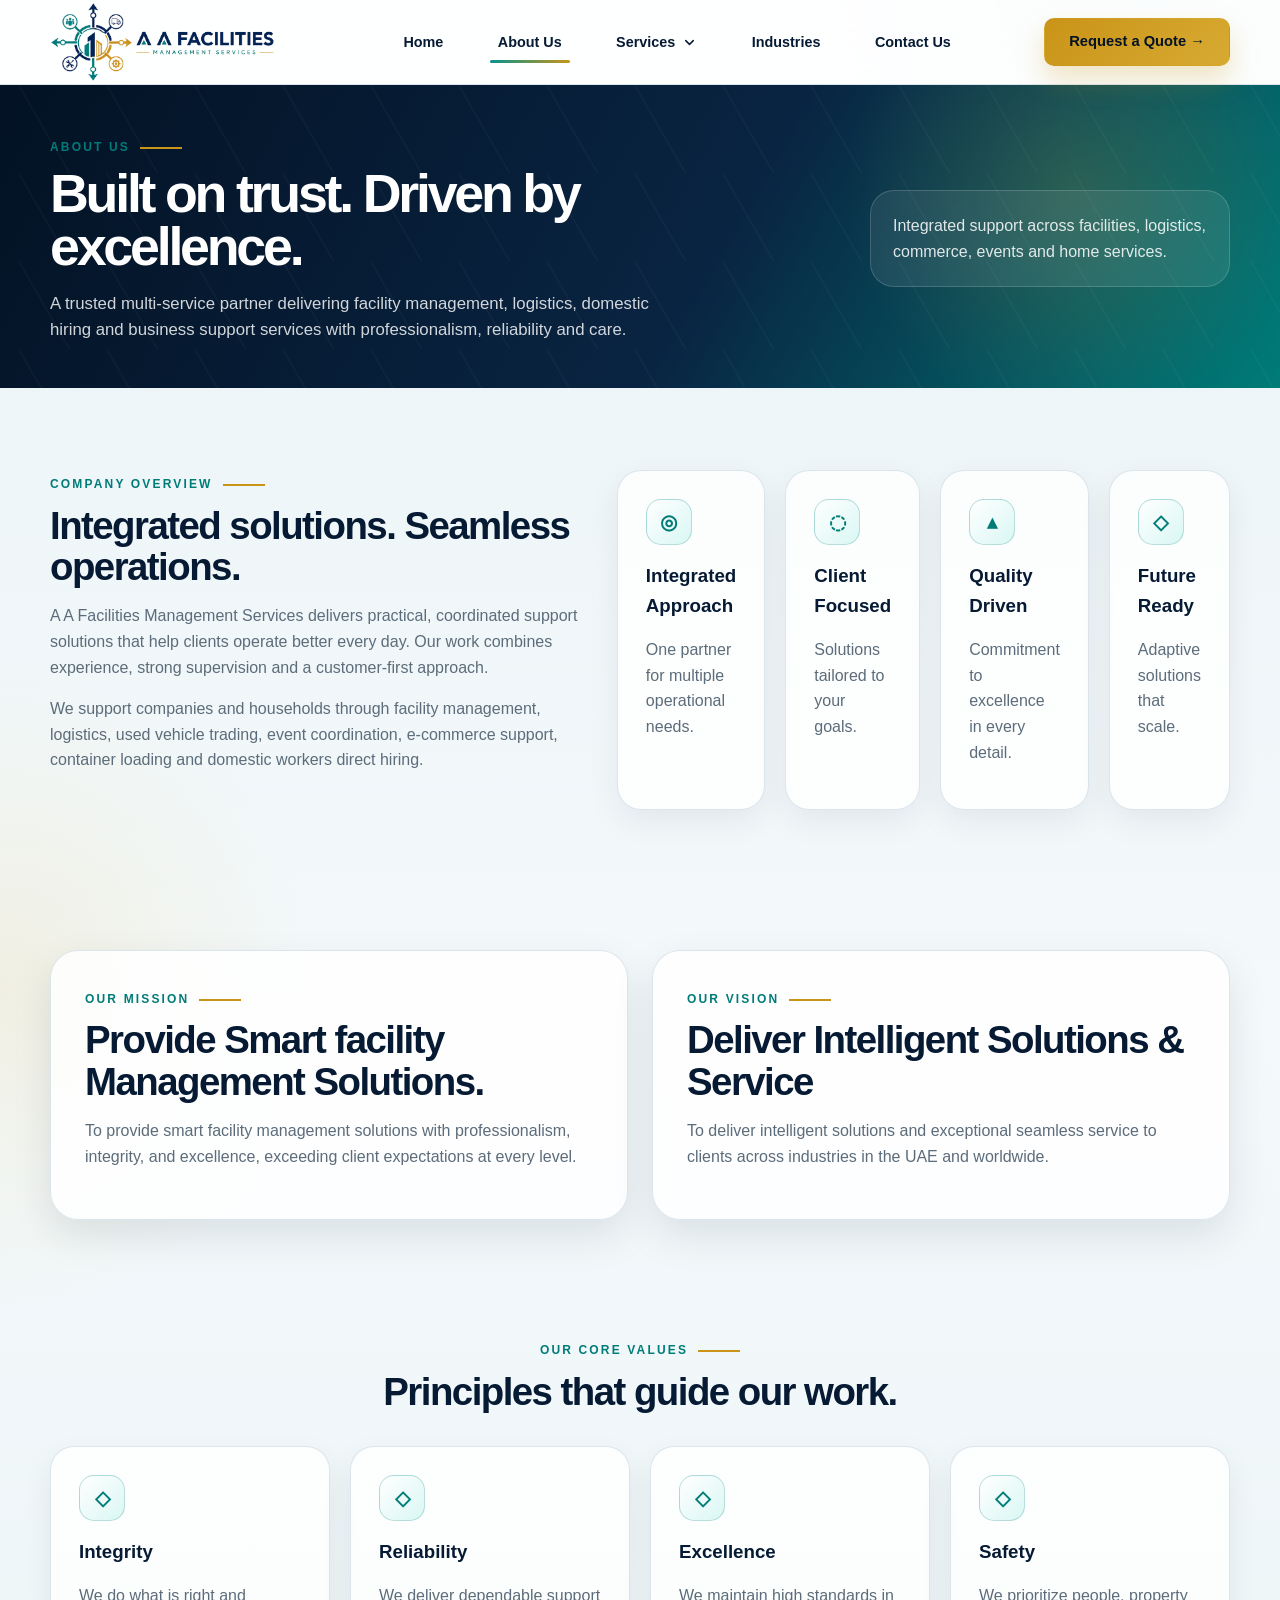
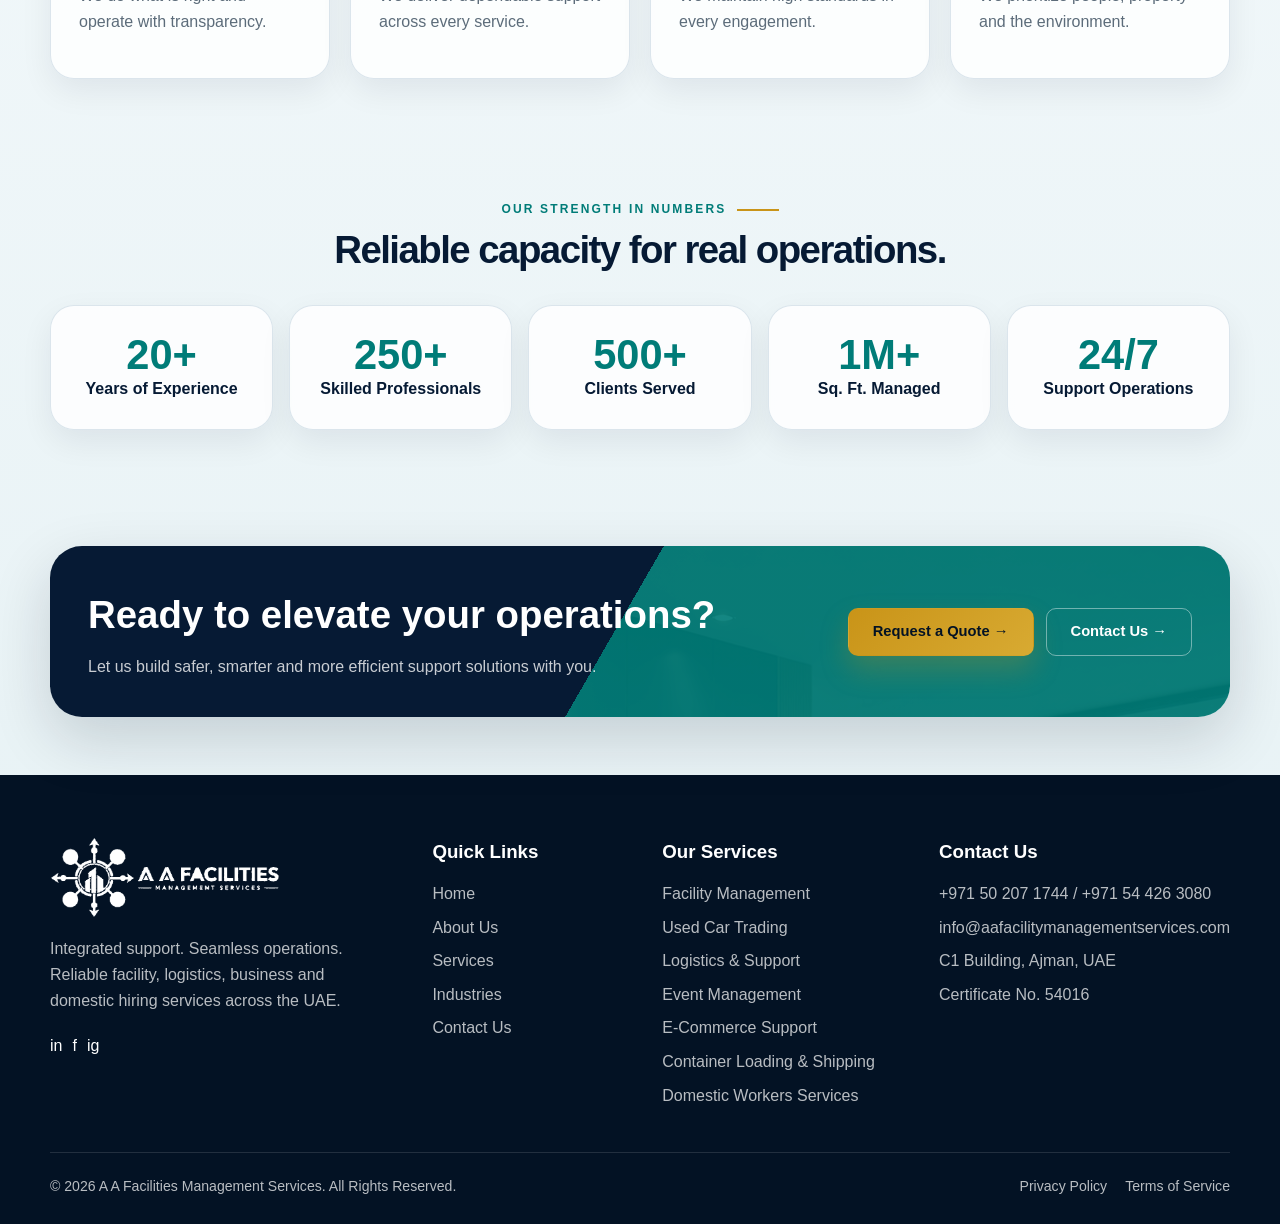
==== pages/about.html @ 6a4a786b "Add files via upload" ====
<!DOCTYPE html>
<html lang="en">
  <head>
    <meta charset="UTF-8">
    <meta name="viewport" content="width=device-width, initial-scale=1.0">
    <title>
      About A A Facilities Management Services | UAE &amp; Worldwide
    </title>
    <meta name="description" content="Learn about A A Facilities Management Services, our mission, values and integrated service model for clients in the UAE and worldwide.">
    <link rel="canonical" href="https://www.aafacilitymanagementservices.com/pages/about.html">
    <meta name="robots" content="index,follow,max-image-preview:large,max-snippet:-1,max-video-preview:-1">
    <meta name="theme-color" content="#0f766e">
    <meta property="og:locale" content="en_US">
    <meta property="og:type" content="website">
    <meta property="og:site_name" content="A A Facilities Management Services">
    <meta property="og:title" content="About A A Facilities Management Services | UAE &amp; Worldwide">
    <meta property="og:description" content="Learn about A A Facilities Management Services, our mission, values and integrated service model for clients in the UAE and worldwide.">
    <meta property="og:url" content="https://www.aafacilitymanagementservices.com/pages/about.html">
    <meta name="twitter:card" content="summary">
    <meta name="twitter:title" content="About A A Facilities Management Services | UAE &amp; Worldwide">
    <meta name="twitter:description" content="Learn about A A Facilities Management Services, our mission, values and integrated service model for clients in the UAE and worldwide.">
    <link rel="icon" href="../assets/favicon.svg" type="image/svg+xml">
    <link rel="stylesheet" href="../styles/main.css">
  </head>
  <body>
    <a class="skip-link" href="#main">
      Skip to content
    </a>
    <header class="site-header">
      <div class="container header-shell">
        <a class="brand" href="../index.html" aria-label="A A Facilities home">
          <img src="../assets/logo.svg" alt="A A Facilities Management Services logo">
        </a>
        <nav class="desktop-nav" aria-label="Primary navigation">
          <a class="nav-link " href="../index.html">
            Home
          </a>
          <a class="nav-link active" href="about.html">
            About Us
          </a>
          <div class="nav-dropdown">
            <button class="nav-dropdown-trigger " type="button">
              Services
              <span class="dropdown-icon" aria-hidden="true">
                <svg viewBox="0 0 20 20" focusable="false">
                  <path d="M5 7.5L10 12.5L15 7.5" fill="none" stroke="currentColor" stroke-width="2" stroke-linecap="round" stroke-linejoin="round" />
                </svg>
              </span>
            </button>
            <div class="dropdown-panel">
              <a href="facility-management.html">
                <span class="icon-box">
                  ▥
                </span>
                <span>
                  <strong>
                    Facility Management
                  </strong>
                  <small>
                    End-to-end facility operations, maintenance, cleaning, technical support and supervision.
                  </small>
                </span>
              </a>
              <a href="used-car-trading.html">
                <span class="icon-box">
                  ▰
                </span>
                <span>
                  <strong>
                    Used Car Trading
                  </strong>
                  <small>
                    Trusted sourcing, buying, selling, inspection and documentation support for used vehicles.
                  </small>
                </span>
              </a>
              <a href="logistics-support.html">
                <span class="icon-box">
                  ▣
                </span>
                <span>
                  <strong>
                    Logistics &amp; Support
                  </strong>
                  <small>
                    Reliable delivery coordination, cargo handling and operational movement support.
                  </small>
                </span>
              </a>
              <a href="event-management.html">
                <span class="icon-box">
                  ✦
                </span>
                <span>
                  <strong>
                    Event Management
                  </strong>
                  <small>
                    Professional planning, setup, logistics and coordination for corporate and private events.
                  </small>
                </span>
              </a>
              <a href="e-commerce-support.html">
                <span class="icon-box">
                  ◧
                </span>
                <span>
                  <strong>
                    E-Commerce Support
                  </strong>
                  <small>
                    Support for digital sales, order processing, fulfilment and customer operations.
                  </small>
                </span>
              </a>
              <a href="container-loading-shipping.html">
                <span class="icon-box">
                  ▤
                </span>
                <span>
                  <strong>
                    Container Loading &amp; Shipping
                  </strong>
                  <small>
                    Safe container loading, cargo handling and shipping coordination for trade operations.
                  </small>
                </span>
              </a>
              <a href="domestic-workers-services.html">
                <span class="icon-box">
                  ◉
                </span>
                <span>
                  <strong>
                    Domestic Workers Services
                  </strong>
                  <small>
                    Direct hiring support for trained domestic workers, housemaids and reliable home help.
                  </small>
                </span>
              </a>
            </div>
          </div>
          <a class="nav-link" href="services.html#industries">
            Industries
          </a>
          <a class="nav-link " href="contact.html">
            Contact Us
          </a>
        </nav>
        <div class="header-actions">
          <button class="btn btn-gold" type="button" data-open-quote>
            Request a Quote →
          </button>
          <button class="menu-toggle" type="button" aria-label="Open menu" aria-expanded="false" data-menu-toggle>
            <span>
            </span>
          </button>
        </div>
      </div>
    </header>
    <div class="mobile-menu" data-mobile-menu>
      <div class="mobile-menu-inner">
        <a href="../index.html">
          Home
          <span>
            →
          </span>
        </a>
        <a href="about.html">
          About Us
          <span>
            →
          </span>
        </a>
        <button class="mobile-service-toggle" type="button" aria-expanded="false" data-mobile-services-toggle>
          Services
          <span>
            +
          </span>
        </button>
        <div class="mobile-submenu" data-mobile-submenu>
          <a href="facility-management.html">
            Facility Management
          </a>
          <a href="used-car-trading.html">
            Used Car Trading
          </a>
          <a href="logistics-support.html">
            Logistics &amp; Support
          </a>
          <a href="event-management.html">
            Event Management
          </a>
          <a href="e-commerce-support.html">
            E-Commerce Support
          </a>
          <a href="container-loading-shipping.html">
            Container Loading &amp; Shipping
          </a>
          <a href="domestic-workers-services.html">
            Domestic Workers Services
          </a>
        </div>
        <a href="services.html#industries">
          Industries
          <span>
            →
          </span>
        </a>
        <a href="contact.html">
          Contact Us
          <span>
            →
          </span>
        </a>
        <button class="btn btn-gold mobile-cta" type="button" data-open-quote>
          Request a Quote →
        </button>
      </div>
    </div>
    <main id="main">
      <section class="page-banner">
        <div class="container">
          <div data-animate>
            <span class="eyebrow">
              About Us
            </span>
            <h1>
              Built on trust. Driven by excellence.
            </h1>
            <p>
              A trusted multi-service partner delivering facility management, logistics, domestic hiring and business support services with professionalism, reliability and care.
            </p>
          </div>
          <div class="banner-chip" data-animate>
            Integrated support across facilities, logistics, commerce, events and home services.
          </div>
        </div>
      </section>
      <section class="page-section">
        <div class="container two-column">
          <div data-animate>
            <span class="eyebrow">
              Company overview
            </span>
            <h2>
              Integrated solutions. Seamless operations.
            </h2>
            <p>
              A A Facilities Management Services delivers practical, coordinated support solutions that help clients operate better every day. Our work combines experience, strong supervision and a customer-first approach.
            </p>
            <p>
              We support companies and households through facility management, logistics, used vehicle trading, event coordination, e-commerce support, container loading and domestic workers direct hiring.
            </p>
          </div>
          <div class="feature-grid">
            <div class="feature-card" data-animate>
              <span class="icon-box">
                ◎
              </span>
              <h3>
                Integrated Approach
              </h3>
              <p>
                One partner for multiple operational needs.
              </p>
            </div>
            <div class="feature-card" data-animate>
              <span class="icon-box">
                ◌
              </span>
              <h3>
                Client Focused
              </h3>
              <p>
                Solutions tailored to your goals.
              </p>
            </div>
            <div class="feature-card" data-animate>
              <span class="icon-box">
                ▴
              </span>
              <h3>
                Quality Driven
              </h3>
              <p>
                Commitment to excellence in every detail.
              </p>
            </div>
            <div class="feature-card" data-animate>
              <span class="icon-box">
                ◇
              </span>
              <h3>
                Future Ready
              </h3>
              <p>
                Adaptive solutions that scale.
              </p>
            </div>
          </div>
        </div>
      </section>
      <section class="page-section compact">
        <div class="container mission-grid">
          <div class="mission-card" data-animate>
            <span class="eyebrow">
              Our Mission
            </span>
            <h2>
              Provide Smart facility Management Solutions.
            </h2>
            <p>
              To provide smart facility management solutions with professionalism, integrity, and excellence, exceeding client expectations at every level.
            </p>
          </div>
          <div class="mission-card" data-animate>
            <span class="eyebrow">
              Our Vision
            </span>
            <h2>
              Deliver Intelligent Solutions & Service
            </h2>
            <p>
              To deliver intelligent solutions and exceptional seamless service to clients across industries in the UAE and worldwide.
            </p>
          </div>
        </div>
      </section>
      <section class="page-section compact">
        <div class="container">
          <div class="section-intro centered" data-animate>
            <span class="eyebrow">
              Our core values
            </span>
            <h2>
              Principles that guide our work.
            </h2>
          </div>
          <div class="values-grid">
            <div class="value-card" data-animate>
              <span class="icon-box">
                ◇
              </span>
              <h3>
                Integrity
              </h3>
              <p>
                We do what is right and operate with transparency.
              </p>
            </div>
            <div class="value-card" data-animate>
              <span class="icon-box">
                ◇
              </span>
              <h3>
                Reliability
              </h3>
              <p>
                We deliver dependable support across every service.
              </p>
            </div>
            <div class="value-card" data-animate>
              <span class="icon-box">
                ◇
              </span>
              <h3>
                Excellence
              </h3>
              <p>
                We maintain high standards in every engagement.
              </p>
            </div>
            <div class="value-card" data-animate>
              <span class="icon-box">
                ◇
              </span>
              <h3>
                Safety
              </h3>
              <p>
                We prioritize people, property and the environment.
              </p>
            </div>
          </div>
        </div>
      </section>
      <section class="page-section compact">
        <div class="container">
          <div class="section-intro centered" data-animate>
            <span class="eyebrow">
              Our strength in numbers
            </span>
            <h2>
              Reliable capacity for real operations.
            </h2>
          </div>
          <div class="stats-grid">
            <div class="stat-card" data-animate>
              <strong>
                20+
              </strong>
              <span>
                Years of Experience
              </span>
            </div>
            <div class="stat-card" data-animate>
              <strong>
                250+
              </strong>
              <span>
                Skilled Professionals
              </span>
            </div>
            <div class="stat-card" data-animate>
              <strong>
                500+
              </strong>
              <span>
                Clients Served
              </span>
            </div>
            <div class="stat-card" data-animate>
              <strong>
                1M+
              </strong>
              <span>
                Sq. Ft. Managed
              </span>
            </div>
            <div class="stat-card" data-animate>
              <strong>
                24/7
              </strong>
              <span>
                Support Operations
              </span>
            </div>
          </div>
        </div>
      </section>
      <section class="section compact">
        <div class="container cta-band" data-animate>
          <div class="cta-inner">
            <div>
              <h2>
                Ready to elevate your operations?
              </h2>
              <p>
                Let us build safer, smarter and more efficient support solutions with you.
              </p>
            </div>
            <div class="hero-actions">
              <button class="btn btn-gold" type="button" data-open-quote>
                Request a Quote →
              </button>
              <a class="btn btn-outline light" href="contact.html">
                Contact Us →
              </a>
            </div>
          </div>
        </div>
      </section>
    </main>
    <footer class="site-footer">
      <div class="container footer-grid">
        <div class="footer-brand">
          <img src="../assets/logo.svg" alt="A A Facilities logo">
          <p>
            Integrated support. Seamless operations. Reliable facility, logistics, business and domestic hiring services across the UAE.
          </p>
          <div class="socials" aria-label="Social media links">
            <span aria-label="LinkedIn">
              in
            </span>
            <span aria-label="Facebook">
              f
            </span>
            <span aria-label="Instagram">
              ig
            </span>
          </div>
        </div>
        <div class="footer-column">
          <h3>
            Quick Links
          </h3>
          <ul>
            <li>
              <a href="../index.html">
                Home
              </a>
            </li>
            <li>
              <a href="about.html">
                About Us
              </a>
            </li>
            <li>
              <a href="services.html">
                Services
              </a>
            </li>
            <li>
              <a href="services.html#industries">
                Industries
              </a>
            </li>
            <li>
              <a href="contact.html">
                Contact Us
              </a>
            </li>
          </ul>
        </div>
        <div class="footer-column">
          <h3>
            Our Services
          </h3>
          <ul>
            <li>
              <a href="facility-management.html">
                Facility Management
              </a>
            </li>
            <li>
              <a href="used-car-trading.html">
                Used Car Trading
              </a>
            </li>
            <li>
              <a href="logistics-support.html">
                Logistics &amp; Support
              </a>
            </li>
            <li>
              <a href="event-management.html">
                Event Management
              </a>
            </li>
            <li>
              <a href="e-commerce-support.html">
                E-Commerce Support
              </a>
            </li>
            <li>
              <a href="container-loading-shipping.html">
                Container Loading &amp; Shipping
              </a>
            </li>
            <li>
              <a href="domestic-workers-services.html">
                Domestic Workers Services
              </a>
            </li>
          </ul>
        </div>
        <div class="footer-column">
          <h3>
            Contact Us
          </h3>
          <ul>
            <li>
              +971 50 207 1744 / +971 54 426 3080
            </li>
            <li>
              info@aafacilitymanagementservices.com
            </li>
            <li>
              C1 Building, Ajman, UAE
            </li>
            <li>
              Certificate No. 54016
            </li>
          </ul>
        </div>
      </div>
      <div class="container footer-bottom">
        <span>
          © 2026 A A Facilities Management Services. All Rights Reserved.
        </span>
        <div class="footer-bottom-links">
          <a href="privacy-policy.html">
            Privacy Policy
          </a>
          <a href="terms-of-service.html">
            Terms of Service
          </a>
        </div>
      </div>
    </footer>
    <div class="modal-backdrop" data-quote-modal>
      <div class="quote-modal" role="dialog" aria-modal="true" aria-labelledby="quote-modal-title">
        <div class="modal-head">
          <div>
            <h2 id="quote-modal-title">
              Request a Quote
            </h2>
            <p>
              Tell us your requirement and our team will get back to you shortly.
            </p>
          </div>
          <button class="close-modal" type="button" aria-label="Close modal" data-close-modal>
            ×
          </button>
        </div>
        <form class="quote-form" data-quote-form action="/api/quote" method="POST">
          <div class="form-grid">
            <div class="form-field">
              <label for="quote-name">
                Full Name
              </label>
              <input name="quote-name" id="quote-name" type="text" placeholder="Enter your name" required>
            </div>
            <div class="form-field">
              <label for="quote-email">
                Email Address
              </label>
              <input name="quote-email" id="quote-email" type="email" placeholder="Enter your email" required>
            </div>
            <div class="form-field">
              <label for="quote-phone">
                Phone Number
              </label>
              <input name="quote-phone" id="quote-phone" type="tel" placeholder="Enter your phone number">
            </div>
            <div class="form-field">
              <label for="quote-service">
                Service Needed
              </label>
              <select name="quote-service" id="quote-service" required>
                <option value="">
                  Select a service
                </option>
                <option>
                  Facility Management
                </option>
                <option>
                  Used Car Trading
                </option>
                <option>
                  Logistics &amp; Support
                </option>
                <option>
                  Event Management
                </option>
                <option>
                  E-Commerce Support
                </option>
                <option>
                  Container Loading &amp; Shipping
                </option>
                <option>
                  Domestic Workers Services
                </option>
              </select>
            </div>
            <div class="form-field full">
              <label for="quote-details">
                Project Details
              </label>
              <textarea name="quote-details" id="quote-details" placeholder="Briefly describe your requirement...">


              </textarea>
            </div>
          </div>
          <div class="hero-actions">
            <button class="btn btn-gold" type="submit">
              Submit Request →
            </button>
            <button class="btn btn-outline" type="button" data-close-modal>
              Cancel
            </button>
          </div>
        </form>
        <div class="success-message" data-success-message>
          <div class="success-check">
            ✓
          </div>
          <h2>
            Request Submitted Successfully!
          </h2>
          <p>
            Thank you for reaching out. Our team will contact you shortly.
          </p>
          <button class="btn btn-primary" type="button" data-close-modal>
            Close →
          </button>
        </div>
      </div>
    </div>
    <script src="../script/main.js">


    </script>
  </body>
</html>
---- styles/main.css ----
:root {
  --navy-950: #031224;
  --navy-900: #061a34;
  --navy-850: #092442;
  --navy-800: #0f3158;
  --teal-700: #007c78;
  --teal-600: #07938d;
  --teal-500: #0fb2a7;
  --teal-soft: #d9f7f4;
  --gold-700: #a97a09;
  --gold-600: #c99418;
  --gold-500: #d8aa32;
  --gold-soft: #fff2ca;
  --blue-soft: #e5f1ff;
  --orange-soft: #fff0df;
  --green-soft: #e3f7e8;
  --purple-soft: #efeaff;
  --ink: #102033;
  --muted: #5c6c7a;
  --line: #d7e3ea;
  --panel: #eef6f8;
  --panel-strong: #e4f1f4;
  --white: #ffffff;
  --shadow-soft: 0 22px 60px rgba(3, 18, 36, 0.16);
  --shadow-card: 0 16px 40px rgba(3, 18, 36, 0.10);
  --radius-xl: 34px;
  --radius-lg: 24px;
  --radius-md: 16px;
  --radius-sm: 10px;
  --container: 1180px;
  --header-height: 84px;
}

* {
  box-sizing: border-box;
}

html {
  scroll-behavior: smooth;
}

body {
  margin: 0;
  color: var(--ink);
  background:
    radial-gradient(circle at 90% 0%, rgba(7, 147, 141, 0.20), transparent 380px),
    radial-gradient(circle at 0% 35%, rgba(216, 170, 50, 0.12), transparent 320px),
    linear-gradient(180deg, #eaf3f6 0%, #f4f9fb 36%, #e5f1f4 100%);
  font-family: Inter, Arial, Helvetica, sans-serif;
  line-height: 1.6;
  overflow-x: hidden;
}

body.menu-open,
body.modal-open {
  overflow: hidden;
}

a {
  color: inherit;
  text-decoration: none;
}

img,
svg {
  display: block;
  max-width: 100%;
}

button,
input,
select,
textarea {
  font: inherit;
}

.container {
  width: min(var(--container), calc(100% - 40px));
  margin-inline: auto;
}

.skip-link {
  position: fixed;
  left: 18px;
  top: -100px;
  z-index: 1000;
  padding: 10px 14px;
  border-radius: 999px;
  background: var(--gold-600);
  color: var(--navy-950);
  font-weight: 900;
  transition: top 0.25s ease;
}

.skip-link:focus {
  top: 18px;
}

.text-teal {
  color: var(--teal-500);
}

.text-gold {
  color: var(--gold-500);
}

.eyebrow {
  display: inline-flex;
  align-items: center;
  gap: 10px;
  margin-bottom: 10px;
  color: var(--teal-700);
  font-size: 0.75rem;
  font-weight: 900;
  letter-spacing: 0.18em;
  text-transform: uppercase;
}

.eyebrow::after {
  content: "";
  width: 42px;
  height: 2px;
  background: var(--gold-600);
}

.site-header {
  position: sticky;
  top: 0;
  z-index: 100;
  min-height: var(--header-height);
  border-bottom: 1px solid rgba(215, 227, 234, 0.9);
  background: rgba(255, 255, 255, 0.94);
  backdrop-filter: blur(16px);
}

.header-shell {
  display: grid;
  grid-template-columns: 260px minmax(500px, 1fr) auto;
  align-items: center;
  gap: 30px;
  min-height: var(--header-height);
}

.brand img {
  width: 225px;
  height: auto;
}

.desktop-nav {
  display: flex;
  align-items: center;
  justify-content: center;
  gap: 26px;
}

.nav-link,
.nav-dropdown-trigger {
  position: relative;
  display: inline-flex;
  align-items: center;
  min-height: 48px;
  padding: 0 4px;
  border: 0;
  background: transparent;
  color: var(--navy-900);
  font-size: 0.9rem;
  font-weight: 850;
  cursor: pointer;
  transition: color 0.25s ease, transform 0.25s ease;
}

.nav-link:hover,
.nav-dropdown-trigger:hover {
  color: var(--teal-700);
  transform: translateY(-1px);
}

.nav-link::after,
.nav-dropdown-trigger::after {
  content: "";
  position: absolute;
  left: 0;
  right: 0;
  bottom: 3px;
  height: 3px;
  border-radius: 999px;
  background: linear-gradient(90deg, var(--teal-600), var(--gold-600));
  transform: scaleX(0);
  transform-origin: center;
  transition: transform 0.25s ease;
}

.nav-link:hover::after,
.nav-link.active::after,
.nav-dropdown-trigger:hover::after,
.nav-dropdown-trigger.active::after {
  transform: scaleX(1);
}

.nav-dropdown {
  position: relative;
}

.dropdown-panel {
  position: absolute;
  top: calc(100% + 12px);
  left: 50%;
  z-index: 20;
  display: grid;
  grid-template-columns: repeat(2, minmax(260px, 1fr));
  width: 650px;
  padding: 14px;
  border: 1px solid rgba(215, 227, 234, 0.95);
  border-radius: 24px;
  background: var(--white);
  box-shadow: var(--shadow-soft);
  opacity: 0;
  visibility: hidden;
  transform: translate(-50%, 16px) scale(0.98);
  transition: opacity 0.24s ease, transform 0.24s ease, visibility 0.24s ease;
}

.nav-dropdown:hover .dropdown-panel,
.nav-dropdown:focus-within .dropdown-panel {
  opacity: 1;
  visibility: visible;
  transform: translate(-50%, 0) scale(1);
}

.dropdown-panel a {
  display: grid;
  grid-template-columns: 44px 1fr;
  gap: 12px;
  align-items: start;
  padding: 14px;
  border-radius: 16px;
  transition: background 0.25s ease, transform 0.25s ease;
}

.dropdown-panel a:hover {
  background: #eef8f7;
  transform: translateY(-3px);
}

.dropdown-panel strong {
  display: block;
  margin-bottom: 2px;
  color: var(--navy-900);
  font-size: 0.92rem;
}

.dropdown-panel small {
  display: block;
  color: var(--muted);
  font-size: 0.79rem;
  line-height: 1.36;
}

.header-actions {
  display: flex;
  align-items: center;
  justify-content: flex-end;
  gap: 12px;
}

.btn {
  display: inline-flex;
  align-items: center;
  justify-content: center;
  gap: 9px;
  min-height: 48px;
  padding: 0 24px;
  border: 1px solid transparent;
  border-radius: 10px;
  font-size: 0.92rem;
  font-weight: 900;
  cursor: pointer;
  transition: transform 0.25s ease, box-shadow 0.25s ease, background 0.25s ease, border-color 0.25s ease;
}

.btn:hover {
  transform: translateY(-3px);
}

.btn-primary {
  background: linear-gradient(135deg, var(--teal-700), var(--teal-500));
  color: var(--white);
  box-shadow: 0 14px 30px rgba(0, 124, 120, 0.26);
}

.btn-gold {
  background: linear-gradient(135deg, var(--gold-600), var(--gold-500));
  color: var(--navy-950);
  box-shadow: 0 14px 28px rgba(201, 148, 24, 0.25);
}

.btn-dark {
  background: var(--navy-900);
  color: var(--white);
  box-shadow: 0 14px 30px rgba(3, 18, 36, 0.18);
}

.btn-outline {
  border-color: rgba(6, 26, 52, 0.22);
  background: transparent;
  color: var(--navy-900);
}

.btn-outline.light {
  border-color: rgba(255, 255, 255, 0.42);
  color: var(--white);
}

.btn-outline.light:hover {
  background: rgba(255, 255, 255, 0.12);
}

.menu-toggle {
  display: none;
  width: 46px;
  height: 46px;
  border: 1px solid var(--line);
  border-radius: 13px;
  background: var(--white);
  cursor: pointer;
}

.menu-toggle span,
.menu-toggle span::before,
.menu-toggle span::after {
  display: block;
  width: 20px;
  height: 2px;
  margin: auto;
  border-radius: 999px;
  background: var(--navy-900);
  transition: transform 0.25s ease, opacity 0.25s ease;
}

.menu-toggle span::before,
.menu-toggle span::after {
  content: "";
  position: relative;
}

.menu-toggle span::before {
  top: -7px;
}

.menu-toggle span::after {
  top: 5px;
}

.menu-toggle[aria-expanded="true"] span {
  transform: rotate(45deg);
}

.menu-toggle[aria-expanded="true"] span::before {
  opacity: 0;
}

.menu-toggle[aria-expanded="true"] span::after {
  top: 0;
  transform: rotate(-90deg);
}

.mobile-menu {
  position: fixed;
  inset: var(--header-height) 18px auto 18px;
  z-index: 90;
  display: none;
}

.mobile-menu.open {
  display: block;
}

.mobile-menu-inner {
  max-height: calc(100vh - 110px);
  padding: 16px;
  overflow-y: auto;
  border: 1px solid rgba(215, 227, 234, 0.9);
  border-radius: 24px;
  background: var(--navy-900);
  box-shadow: var(--shadow-soft);
}

.mobile-menu a,
.mobile-service-toggle {
  display: flex;
  align-items: center;
  justify-content: space-between;
  width: 100%;
  min-height: 48px;
  padding: 0 12px;
  border: 0;
  border-bottom: 1px solid rgba(255, 255, 255, 0.09);
  background: transparent;
  color: var(--white);
  font-weight: 850;
  text-align: left;
}

.mobile-submenu {
  display: none;
  padding: 8px 0 10px 14px;
}

.mobile-submenu.open {
  display: block;
}

.mobile-submenu a {
  min-height: 38px;
  color: rgba(255, 255, 255, 0.82);
  font-size: 0.92rem;
}

.mobile-cta {
  width: 100%;
  margin-top: 12px;
}

/* Home page */
.hero {
  position: relative;
  overflow: hidden;
  padding: 76px 0 62px;
  background:
    linear-gradient(115deg, rgba(3, 18, 36, 0.98) 0%, rgba(6, 26, 52, 0.96) 47%, rgba(0, 124, 120, 0.88) 100%);
  color: var(--white);
}

.hero::before {
  content: "";
  position: absolute;
  inset: 0;
  opacity: 0.22;
  background-image:
    linear-gradient(60deg, transparent 49%, rgba(255, 255, 255, 0.15) 50%, transparent 51%),
    radial-gradient(circle at 18% 16%, rgba(216, 170, 50, 0.32), transparent 250px);
  background-size: 90px 90px, auto;
}

.hero-grid {
  position: relative;
  display: grid;
  grid-template-columns: 0.88fr 1.12fr;
  align-items: center;
  gap: 52px;
}

.hero h1,
.page-banner h1 {
  margin: 0 0 18px;
  font-size: clamp(2.5rem, 5vw, 5rem);
  line-height: 0.98;
  letter-spacing: -0.06em;
}

.hero p,
.page-banner p {
  max-width: 620px;
  margin: 0 0 28px;
  color: rgba(255, 255, 255, 0.82);
  font-size: 1.05rem;
}

.hero-actions {
  display: flex;
  flex-wrap: wrap;
  gap: 12px;
}

.hero-visual {
  position: relative;
  display: grid;
  grid-template-columns: 1.16fr 0.84fr;
  grid-auto-rows: 155px;
  gap: 12px;
  transform: perspective(1100px) rotateY(-7deg);
  transform-origin: left center;
}

.hero-visual::after {
  content: "";
  position: absolute;
  inset: -16px;
  border: 1px solid rgba(255, 255, 255, 0.22);
  border-radius: 30px;
  pointer-events: none;
}

.visual-tile {
  position: relative;
  display: flex;
  align-items: flex-end;
  min-height: 120px;
  overflow: hidden;
  border-radius: 22px;
  background-position: center;
  background-size: cover;
  box-shadow: 0 24px 50px rgba(0, 0, 0, 0.24);
  transition: transform 0.3s ease, box-shadow 0.3s ease;
}

.visual-tile:hover {
  transform: translateY(-5px) scale(1.02);
}

.visual-tile::before {
  content: "";
  position: absolute;
  inset: 0;
  background: linear-gradient(180deg, transparent 35%, rgba(3, 18, 36, 0.78));
}

.visual-tile span {
  position: relative;
  z-index: 1;
  padding: 18px;
  color: var(--white);
  font-size: 0.82rem;
  font-weight: 900;
  letter-spacing: 0.06em;
  text-transform: uppercase;
}

.tile-large {
  grid-row: span 2;
}

.trust-strip {
  padding: 0;
  background: linear-gradient(90deg, #f6fbfc, #e5f2f5);
  box-shadow: inset 0 -1px 0 var(--line);
}

.trust-grid {
  display: grid;
  grid-template-columns: repeat(4, 1fr);
}

.trust-item {
  display: flex;
  gap: 14px;
  align-items: center;
  padding: 24px 18px;
  border-right: 1px solid var(--line);
}

.trust-item:last-child {
  border-right: 0;
}

.trust-icon,
.icon-box {
  display: inline-flex;
  align-items: center;
  justify-content: center;
  flex: 0 0 auto;
  width: 46px;
  height: 46px;
  border: 1px solid rgba(0, 124, 120, 0.25);
  border-radius: 15px;
  background: linear-gradient(135deg, var(--white), var(--teal-soft));
  color: var(--teal-700);
  font-size: 1.25rem;
  font-weight: 900;
}

.trust-item strong {
  display: block;
  color: var(--navy-900);
  line-height: 1.25;
}

.trust-item span:not(.trust-icon) {
  display: block;
  color: var(--muted);
  font-size: 0.84rem;
}

/* Shared section layout used across pages */
.section,
.page-section {
  padding: 82px 0;
}

.section.compact,
.page-section.compact {
  padding: 58px 0;
}

/* Home page content split blocks */
.split-section {
  display: grid;
  grid-template-columns: 0.82fr 1.18fr;
  align-items: center;
  gap: 52px;
}

.split-section h2,
.section-intro h2,
.page-section h2,
.feature-panel h2,
.domestic-band h2,
.office-panel h2,
.form-panel h2 {
  margin: 0 0 14px;
  color: var(--navy-900);
  font-size: clamp(1.85rem, 3vw, 3.2rem);
  line-height: 1.08;
  letter-spacing: -0.04em;
}

.split-section p,
.section-intro p,
.page-section p {
  color: var(--muted);
}

.split-visual {
  min-height: 360px;
  border-radius: 32px;
  background-size: cover;
  background-position: center;
  box-shadow: var(--shadow-card);
  clip-path: polygon(8% 0, 100% 0, 92% 100%, 0 100%);
}

.section-intro {
  display: flex;
  align-items: end;
  justify-content: space-between;
  gap: 30px;
  margin-bottom: 34px;
}

.section-intro.centered {
  display: block;
  max-width: 760px;
  margin-inline: auto;
  text-align: center;
}

.section-intro.centered .eyebrow {
  justify-content: center;
}

/* Home page and services page cards */
.service-grid {
  display: grid;
  grid-template-columns: repeat(3, 1fr);
  gap: 24px;
}

.service-card {
  position: relative;
  overflow: hidden;
  min-height: 390px;
  border: 1px solid rgba(215, 227, 234, 0.88);
  border-radius: 26px;
  background: var(--white);
  box-shadow: var(--shadow-card);
  transition: transform 0.3s ease, box-shadow 0.3s ease, border-color 0.3s ease;
}

.service-card:hover {
  transform: translateY(-9px);
  box-shadow: 0 24px 54px rgba(3, 18, 36, 0.18);
  border-color: rgba(0, 124, 120, 0.32);
}

.service-card.featured {
  border-color: rgba(216, 170, 50, 0.52);
  background: linear-gradient(180deg, var(--white), var(--gold-soft));
}

.service-card:nth-child(3n + 1) .icon-box {
  color: #0b5bd3;
  background: var(--blue-soft);
}

.service-card:nth-child(3n + 2) .icon-box {
  color: var(--teal-700);
  background: var(--teal-soft);
}

.service-card:nth-child(3n + 3) .icon-box {
  color: var(--gold-700);
  background: var(--gold-soft);
}

.card-image {
  height: 160px;
  background-size: cover;
  background-position: center;
}

.card-body {
  padding: 26px;
}

.card-body h3 {
  margin: 16px 0 10px;
  color: var(--navy-900);
  font-size: 1.25rem;
  line-height: 1.18;
}

.card-body p {
  margin: 0 0 16px;
  color: var(--muted);
}

.card-body ul {
  margin: 0 0 18px;
  padding-left: 18px;
  color: var(--ink);
  font-size: 0.92rem;
}

.card-link {
  color: var(--teal-700);
  font-weight: 900;
}

/* Facility management page process steps */
.process-strip {
  display: grid;
  grid-template-columns: repeat(4, 1fr);
  overflow: hidden;
  border-radius: 26px;
  background: var(--navy-900);
  box-shadow: var(--shadow-card);
}

.process-step {
  position: relative;
  padding: 30px;
  color: var(--white);
}

.process-step:not(:last-child) {
  border-right: 1px solid rgba(255, 255, 255, 0.12);
}

.process-step strong {
  display: inline-flex;
  align-items: center;
  justify-content: center;
  width: 42px;
  height: 42px;
  margin-bottom: 14px;
  border-radius: 999px;
  background: linear-gradient(135deg, var(--teal-600), var(--gold-600));
  color: var(--white);
}

.process-step h3 {
  margin: 0 0 6px;
}

.process-step p {
  margin: 0;
  color: rgba(255, 255, 255, 0.78);
}

/* About page feature and value blocks */
.feature-grid,
.values-grid {
  display: grid;
  grid-template-columns: repeat(4, 1fr);
  gap: 20px;
}

.feature-card,
.value-card,
.contact-card,
.stat-card,
.capability-card {
  padding: 28px;
  border: 1px solid rgba(215, 227, 234, 0.9);
  border-radius: 24px;
  background: rgba(255, 255, 255, 0.82);
  box-shadow: 0 12px 32px rgba(3, 18, 36, 0.07);
  transition: transform 0.28s ease, box-shadow 0.28s ease, background 0.28s ease;
}

.feature-card:hover,
.value-card:hover,
.contact-card:hover,
.stat-card:hover,
.capability-card:hover {
  transform: translateY(-7px);
  box-shadow: var(--shadow-card);
  background: var(--white);
}

.feature-card h3,
.value-card h3,
.contact-card h3,
.capability-card h3 {
  margin: 16px 0 8px;
  color: var(--navy-900);
}

/* Home page domestic workers highlight */
.domestic-band {
  position: relative;
  display: grid;
  grid-template-columns: 1.05fr 0.95fr;
  align-items: center;
  gap: 38px;
  overflow: hidden;
  padding: 42px;
  border-radius: 34px;
  background: linear-gradient(135deg, var(--navy-900), var(--teal-700));
  color: var(--white);
  box-shadow: var(--shadow-soft);
}

.domestic-band p {
  color: rgba(255, 255, 255, 0.82);
}

.domestic-band .eyebrow {
  color: var(--gold-500);
}

.domestic-image {
  min-height: 310px;
  border-radius: 26px;
  background-size: cover;
  background-position: center;
  box-shadow: 0 20px 44px rgba(0, 0, 0, 0.18);
}

.domestic-points {
  display: flex;
  flex-wrap: wrap;
  gap: 10px;
  margin: 20px 0 24px;
}

.domestic-points span {
  padding: 9px 13px;
  border: 1px solid rgba(255, 255, 255, 0.16);
  border-radius: 999px;
  background: rgba(255, 255, 255, 0.08);
  color: rgba(255, 255, 255, 0.92);
  font-weight: 800;
  font-size: 0.86rem;
}

/* Contact page quick service links */
.sector-row {
  display: grid;
  grid-template-columns: repeat(7, 1fr);
  gap: 14px;
}

.sector-pill {
  display: flex;
  align-items: center;
  justify-content: center;
  min-height: 74px;
  padding: 14px;
  border: 1px solid rgba(215, 227, 234, 0.9);
  border-radius: 18px;
  background: var(--white);
  color: var(--navy-900);
  font-weight: 900;
  text-align: center;
  box-shadow: 0 8px 20px rgba(3, 18, 36, 0.06);
  transition: transform 0.25s ease, background 0.25s ease;
}

.sector-pill:hover {
  transform: translateY(-4px);
  background: var(--teal-soft);
}

/* Shared CTA band used across pages */
.cta-band {
  overflow: hidden;
  border-radius: 32px;
  background:
    linear-gradient(120deg, var(--navy-900) 0%, var(--navy-900) 48%, rgba(0, 124, 120, 0.92) 48%, rgba(0, 124, 120, 0.92) 100%),
    url('../assets/visuals/office.svg');
  box-shadow: var(--shadow-soft);
}

.cta-inner {
  display: flex;
  align-items: center;
  justify-content: space-between;
  gap: 24px;
  padding: 38px;
  color: var(--white);
}

.cta-inner h2 {
  margin: 0 0 8px;
  color: var(--white);
  font-size: clamp(1.7rem, 3vw, 2.6rem);
}

.cta-inner p {
  margin: 0;
  color: rgba(255, 255, 255, 0.78);
}

/* Shared footer */
.site-footer {
  padding: 62px 0 26px;
  background: var(--navy-950);
  color: var(--white);
}

.footer-grid {
  display: grid;
  grid-template-columns: 1.45fr 0.8fr 1fr 1.08fr;
  gap: 42px;
}

.footer-brand img {
  width: 230px;
  margin-bottom: 18px;
  filter: brightness(0) invert(1);
}

.footer-brand p,
.footer-column li,
.footer-bottom {
  color: rgba(255, 255, 255, 0.72);
}

.socials {
  display: flex;
  gap: 10px;
  margin-top: 20px;
}

.socials a {
  display: inline-flex;
  align-items: center;
  justify-content: center;
  width: 38px;
  height: 38px;
  border: 1px solid rgba(255, 255, 255, 0.18);
  border-radius: 999px;
  color: var(--white);
  font-weight: 900;
}

.footer-column h3 {
  margin: 0 0 14px;
  color: var(--white);
}

.footer-column ul {
  display: grid;
  gap: 8px;
  margin: 0;
  padding: 0;
  list-style: none;
}

.footer-column a:hover {
  color: var(--gold-500);
}

.footer-bottom {
  display: flex;
  justify-content: space-between;
  gap: 18px;
  margin-top: 44px;
  padding-top: 22px;
  border-top: 1px solid rgba(255, 255, 255, 0.12);
  font-size: 0.88rem;
}

.footer-bottom-links {
  display: flex;
  gap: 18px;
}

/* Shared inner-page banner */
.page-banner {
  position: relative;
  overflow: hidden;
  padding: 48px 0 44px;
  background:
    radial-gradient(circle at 84% 35%, rgba(216, 170, 50, 0.18), transparent 230px),
    linear-gradient(120deg, var(--navy-950), var(--navy-850) 56%, var(--teal-700));
  color: var(--white);
}

.page-banner::before {
  content: "";
  position: absolute;
  inset: 0;
  opacity: 0.18;
  background-image: linear-gradient(60deg, transparent 49%, rgba(255, 255, 255, 0.22) 50%, transparent 51%);
  background-size: 88px 88px;
}

.page-banner .container {
  position: relative;
  display: grid;
  grid-template-columns: minmax(0, 760px) auto;
  align-items: center;
  gap: 30px;
}

.page-banner h1 {
  font-size: clamp(2.2rem, 4.2vw, 4.3rem);
}

.page-banner p {
  margin-bottom: 0;
}

.banner-chip {
  justify-self: end;
  max-width: 360px;
  padding: 22px;
  border: 1px solid rgba(255, 255, 255, 0.16);
  border-radius: 24px;
  background: rgba(255, 255, 255, 0.08);
  color: rgba(255, 255, 255, 0.86);
}

/* About, contact and facility page layouts */
.two-column,
.form-layout,
.detail-layout {
  display: grid;
  grid-template-columns: 1fr 1fr;
  align-items: start;
  gap: 36px;
}

/* About page mission and vision */
.mission-grid {
  display: grid;
  grid-template-columns: repeat(2, 1fr);
  gap: 24px;
}

.mission-card,
.feature-panel,
.form-panel,
.office-panel,
.map-panel,
.faq-list {
  padding: 34px;
  border: 1px solid rgba(215, 227, 234, 0.9);
  border-radius: 28px;
  background: rgba(255, 255, 255, 0.86);
  box-shadow: var(--shadow-card);
}

/* About page stats */
.stats-grid {
  display: grid;
  grid-template-columns: repeat(5, 1fr);
  gap: 16px;
}

.stat-card {
  text-align: center;
}

.stat-card strong {
  display: block;
  color: var(--teal-700);
  font-size: 2.6rem;
  line-height: 1;
}

.stat-card span {
  color: var(--navy-900);
  font-weight: 900;
}

/* Services page expanded list */
.service-list {
  display: grid;
  gap: 24px;
}

.service-row {
  display: grid;
  grid-template-columns: 1.05fr 0.95fr;
  align-items: stretch;
  overflow: hidden;
  border: 1px solid rgba(215, 227, 234, 0.9);
  border-radius: 30px;
  background: var(--white);
  box-shadow: var(--shadow-card);
}

.service-row:nth-child(even) {
  grid-template-columns: 0.95fr 1.05fr;
}

.service-row:nth-child(even) .service-row-image {
  order: -1;
}

.service-row-content {
  padding: 34px;
}

.service-row-image {
  min-height: 300px;
  background-size: cover;
  background-position: center;
}

.service-row h2 {
  font-size: clamp(1.7rem, 3vw, 2.6rem);
}

.service-row ul,
.value-list {
  margin: 20px 0 22px;
  padding-left: 18px;
  color: var(--muted);
}

/* Services page comparison table */
.comparison-table {
  overflow-x: auto;
  border: 1px solid var(--line);
  border-radius: 22px;
  background: var(--white);
}

.comparison-table table {
  width: 100%;
  border-collapse: collapse;
  min-width: 720px;
}

.comparison-table th,
.comparison-table td {
  padding: 16px;
  border-bottom: 1px solid var(--line);
  text-align: center;
}

.comparison-table th {
  background: var(--navy-900);
  color: var(--white);
}

.comparison-table td:first-child,
.comparison-table th:first-child {
  text-align: left;
}

.check {
  color: var(--teal-700);
  font-weight: 900;
}

.cross {
  color: #d04444;
  font-weight: 900;
}

/* Facility management page capabilities */
.capability-grid {
  display: grid;
  grid-template-columns: repeat(4, 1fr);
  gap: 18px;
}

/* Facility management page FAQs */
.faq-item {
  border-bottom: 1px solid var(--line);
}

.faq-item:last-child {
  border-bottom: 0;
}

.faq-question {
  display: flex;
  align-items: center;
  justify-content: space-between;
  width: 100%;
  padding: 18px 0;
  border: 0;
  background: transparent;
  color: var(--navy-900);
  font-weight: 900;
  text-align: left;
  cursor: pointer;
}

.faq-answer {
  display: grid;
  grid-template-rows: 0fr;
  transition: grid-template-rows 0.28s ease;
}

.faq-answer > div {
  overflow: hidden;
}

.faq-item.open .faq-answer {
  grid-template-rows: 1fr;
}

/* Contact page contact cards */
.contact-grid {
  display: grid;
  grid-template-columns: repeat(4, 1fr);
  gap: 18px;
}

.contact-card a {
  color: var(--teal-700);
  font-weight: 900;
  word-break: break-word;
}

/* Contact page and quote form fields */
.form-grid {
  display: grid;
  grid-template-columns: repeat(2, 1fr);
  gap: 16px;
}

.form-field.full {
  grid-column: 1 / -1;
}

.form-field label {
  display: block;
  margin-bottom: 7px;
  color: var(--navy-900);
  font-size: 0.86rem;
  font-weight: 900;
}

.form-field input,
.form-field select,
.form-field textarea {
  width: 100%;
  min-height: 48px;
  padding: 12px 14px;
  border: 1px solid var(--line);
  border-radius: 12px;
  background: var(--white);
  color: var(--ink);
  outline: 0;
  transition: border-color 0.25s ease, box-shadow 0.25s ease;
}

.form-field textarea {
  min-height: 126px;
  resize: vertical;
}

.form-field input:focus,
.form-field select:focus,
.form-field textarea:focus {
  border-color: var(--teal-600);
  box-shadow: 0 0 0 4px rgba(7, 147, 141, 0.12);
}

/* Contact page office and map panels */
.office-visual,
.map-panel {
  min-height: 250px;
  background:
    linear-gradient(135deg, rgba(6, 26, 52, 0.72), rgba(0, 124, 120, 0.66)),
    url('../assets/visuals/office.svg');
  background-position: center;
  background-size: cover;
}

.office-visual {
  margin-top: 24px;
  border-radius: 22px;
}

.map-panel {
  position: relative;
  overflow: hidden;
  color: var(--white);
}

.map-panel h2,
.map-panel p {
  position: relative;
  z-index: 1;
  color: var(--white);
}

.map-pin {
  position: absolute;
  right: 20%;
  top: 45%;
  width: 44px;
  height: 44px;
  border-radius: 999px;
  background: var(--gold-600);
  box-shadow: 0 0 0 18px rgba(216, 170, 50, 0.22);
}

/* Shared quote modal */
.modal-backdrop {
  position: fixed;
  inset: 0;
  z-index: 200;
  display: none;
  align-items: center;
  justify-content: center;
  padding: 16px;
  background:
    radial-gradient(circle at top, rgba(216, 170, 50, 0.14), transparent 35%),
    rgba(3, 18, 36, 0.74);
  backdrop-filter: blur(14px);
}

.modal-backdrop.open {
  display: flex;
}

.quote-modal {
  width: min(660px, 100%);
  max-height: calc(100vh - 40px);
  overflow-y: auto;
  position: relative;
  border: 1px solid rgba(215, 227, 234, 0.95);
  border-radius: 28px;
  background:
    linear-gradient(180deg, rgba(255, 255, 255, 0.98), rgba(248, 251, 252, 0.98));
  box-shadow: 0 34px 90px rgba(3, 18, 36, 0.34);
  animation: modalIn 0.28s ease both;
}

.quote-modal::before {
  content: "";
  position: absolute;
  inset: 0 0 auto;
  height: 6px;
  background: linear-gradient(90deg, var(--gold-600), var(--teal-600));
}

.modal-head {
  display: flex;
  align-items: flex-start;
  justify-content: space-between;
  gap: 20px;
  padding: 34px 28px 22px;
  border-bottom: 1px solid rgba(215, 227, 234, 0.75);
  background: linear-gradient(180deg, rgba(245, 249, 251, 0.9), rgba(255, 255, 255, 0));
}

.modal-head h2 {
  margin: 0 0 6px;
  color: var(--navy-900);
}

.modal-head p {
  margin: 0;
  color: var(--muted);
}

.close-modal {
  width: 42px;
  height: 42px;
  border: 1px solid var(--line);
  border-radius: 999px;
  background: rgba(255, 255, 255, 0.92);
  color: var(--navy-900);
  cursor: pointer;
  transition: transform 0.2s ease, box-shadow 0.2s ease, border-color 0.2s ease;
}

.close-modal:hover {
  transform: translateY(-1px);
  border-color: rgba(0, 124, 120, 0.28);
  box-shadow: 0 12px 24px rgba(3, 18, 36, 0.12);
}

.quote-form {
  padding: 26px 28px 30px;
}

.quote-form .hero-actions {
  margin-top: 6px;
}

.quote-form .btn {
  min-width: 168px;
}

.quote-form .btn-outline {
  background: rgba(255, 255, 255, 0.82);
}

.success-message {
  display: none;
  padding: 44px 28px 38px;
  text-align: center;
}

.success-message.show {
  display: block;
}

.success-check {
  display: inline-flex;
  align-items: center;
  justify-content: center;
  width: 82px;
  height: 82px;
  margin-bottom: 18px;
  border-radius: 999px;
  background: var(--teal-soft);
  color: var(--teal-700);
  font-size: 2.4rem;
  font-weight: 900;
}

[data-animate] {
  opacity: 0;
  transform: translateY(24px);
  transition: opacity 0.7s ease, transform 0.7s ease;
}

[data-animate].is-visible {
  opacity: 1;
  transform: translateY(0);
}

@keyframes modalIn {
  from {
    opacity: 0;
    transform: translateY(24px) scale(0.96);
  }
  to {
    opacity: 1;
    transform: translateY(0) scale(1);
  }
}

@media (max-width: 1120px) {
  .header-shell {
    grid-template-columns: 230px 1fr auto;
    gap: 18px;
  }

  .desktop-nav {
    gap: 18px;
  }

  .hero-grid,
  .split-section,
  .domestic-band,
  .two-column,
  .form-layout,
  .detail-layout {
    grid-template-columns: 1fr;
  }

  .hero-visual {
    transform: none;
  }

  .trust-grid,
  .feature-grid,
  .values-grid,
  .contact-grid,
  .capability-grid {
    grid-template-columns: repeat(2, 1fr);
  }

  .service-grid {
    grid-template-columns: repeat(2, 1fr);
  }

  .sector-row {
    grid-template-columns: repeat(3, 1fr);
  }

  .stats-grid {
    grid-template-columns: repeat(3, 1fr);
  }
}

@media (max-width: 900px) {
  .header-shell {
    grid-template-columns: 1fr auto;
  }

  .brand img {
    width: 206px;
  }

  .desktop-nav,
  .header-actions .btn-gold {
    display: none;
  }

  .menu-toggle {
    display: inline-flex;
  }

  .hero {
    padding: 52px 0 46px;
  }

  .hero-visual {
    grid-template-columns: repeat(2, 1fr);
    grid-auto-rows: 130px;
  }

  .tile-large {
    grid-row: span 1;
  }

  .page-banner .container {
    grid-template-columns: 1fr;
  }

  .banner-chip {
    justify-self: start;
  }

  .section-intro,
  .cta-inner {
    display: grid;
  }

  .process-strip {
    grid-template-columns: repeat(2, 1fr);
  }

  .service-row,
  .service-row:nth-child(even) {
    grid-template-columns: 1fr;
  }

  .service-row:nth-child(even) .service-row-image {
    order: 0;
  }
}

@media (max-width: 640px) {
  .container {
    width: min(100% - 28px, var(--container));
  }

  .brand img {
    width: 180px;
  }

  .hero h1,
  .page-banner h1 {
    font-size: 2.45rem;
  }

  .hero-visual {
    display: none;
  }

  .trust-grid,
  .feature-grid,
  .values-grid,
  .contact-grid,
  .capability-grid,
  .service-grid,
  .mission-grid,
  .stats-grid,
  .sector-row {
    grid-template-columns: 1fr;
  }

  .trust-item {
    border-right: 0;
    border-bottom: 1px solid var(--line);
  }

  .process-strip {
    grid-template-columns: 1fr;
  }

  .form-grid {
    grid-template-columns: 1fr;
  }

  .footer-grid {
    grid-template-columns: 1fr;
  }

  .footer-bottom {
    flex-direction: column;
  }

  .service-card {
    min-height: auto;
  }
}

/* Navigation alignment fixes */
.desktop-nav {
  gap: clamp(26px, 3vw, 44px);
}

.nav-link,
.nav-dropdown-trigger {
  justify-content: center;
  gap: 7px;
  padding: 0 8px;
  line-height: 1;
  white-space: nowrap;
}

.nav-dropdown-trigger {
  font-family: inherit;
}

.dropdown-icon {
  display: inline-flex;
  align-items: center;
  justify-content: center;
  width: 15px;
  height: 15px;
  flex: 0 0 15px;
  margin-top: 1px;
  color: currentColor;
  line-height: 1;
  transform-origin: center;
  transition: transform 0.25s ease;
}

.dropdown-icon svg {
  display: block;
  width: 100%;
  height: 100%;
}

.nav-dropdown:hover .dropdown-icon,
.nav-dropdown:focus-within .dropdown-icon {
  transform: rotate(180deg);
}

/* Anchor offset so Learn More links stop below the sticky header */
#facility-management,
#used-car-trading,
#logistics,
#events,
#ecommerce,
#shipping,
#domestic-workers,
#industries {
  scroll-margin-top: 110px;
}
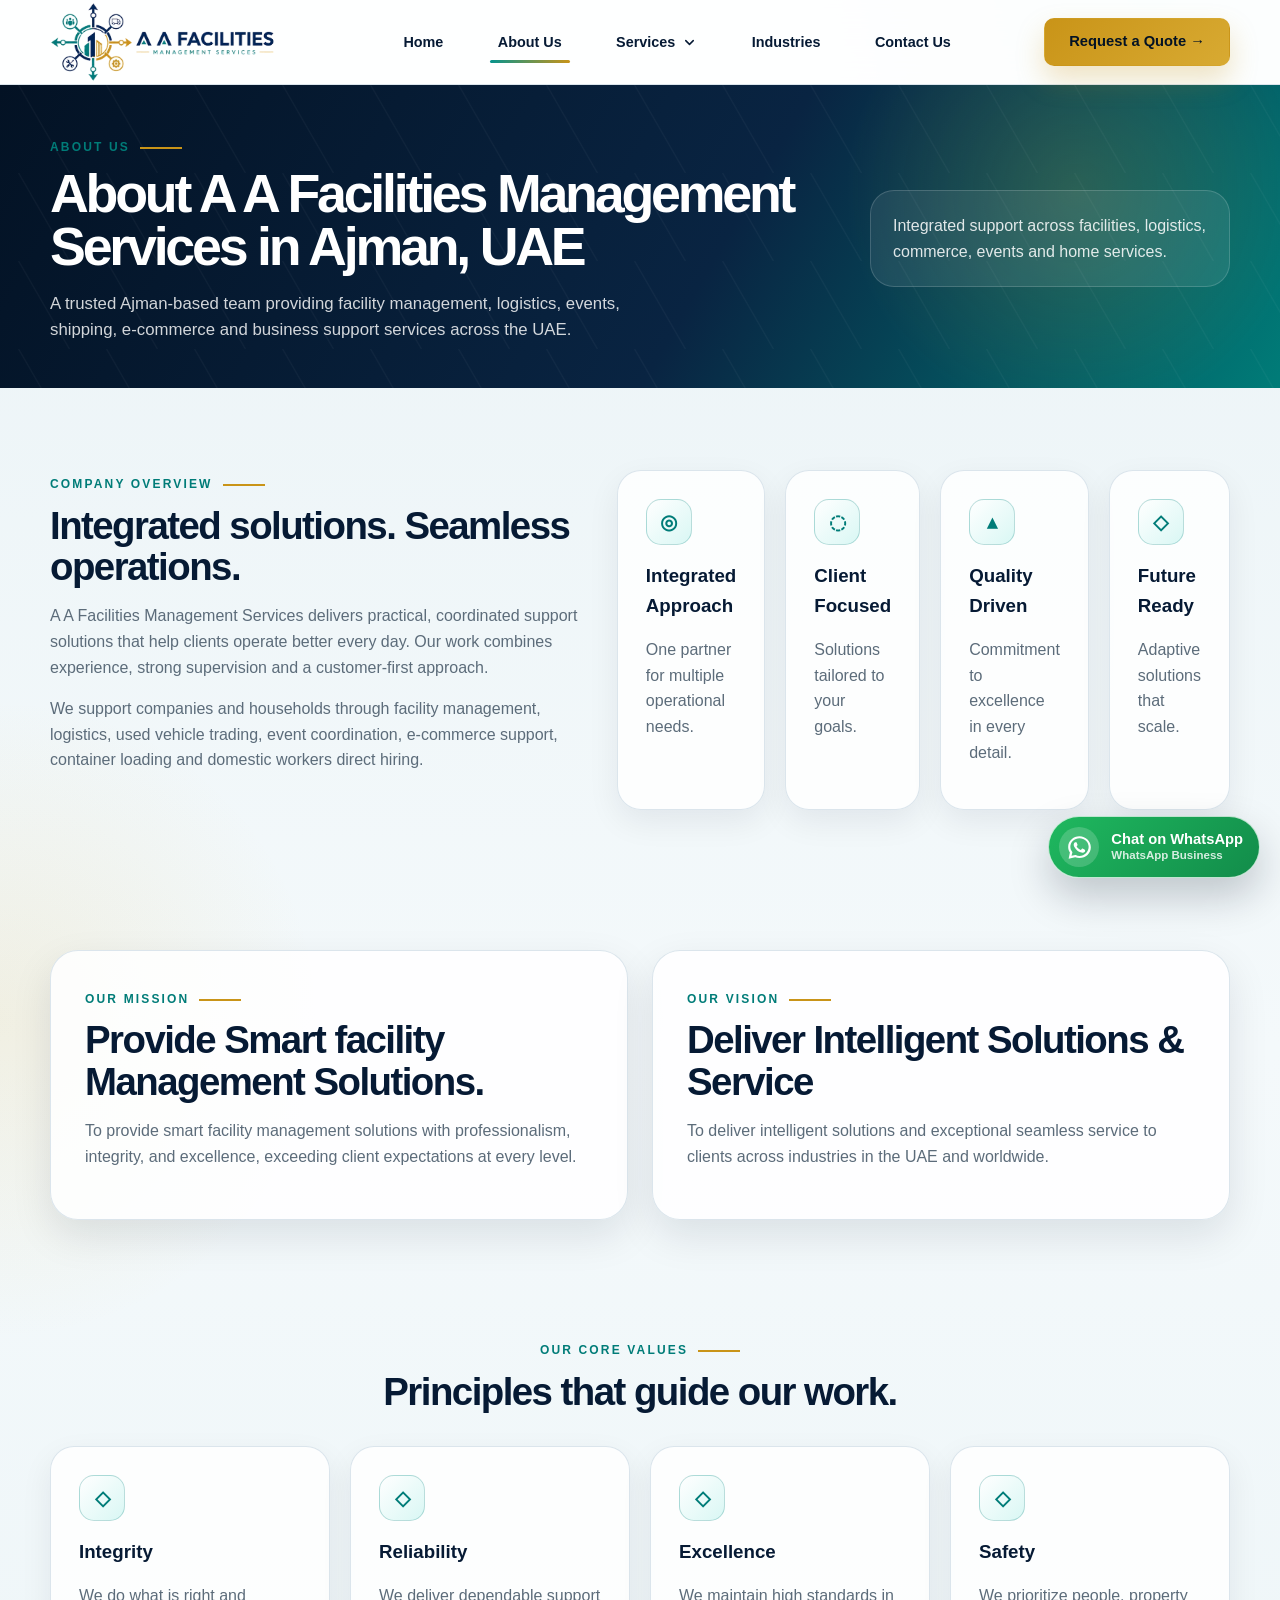
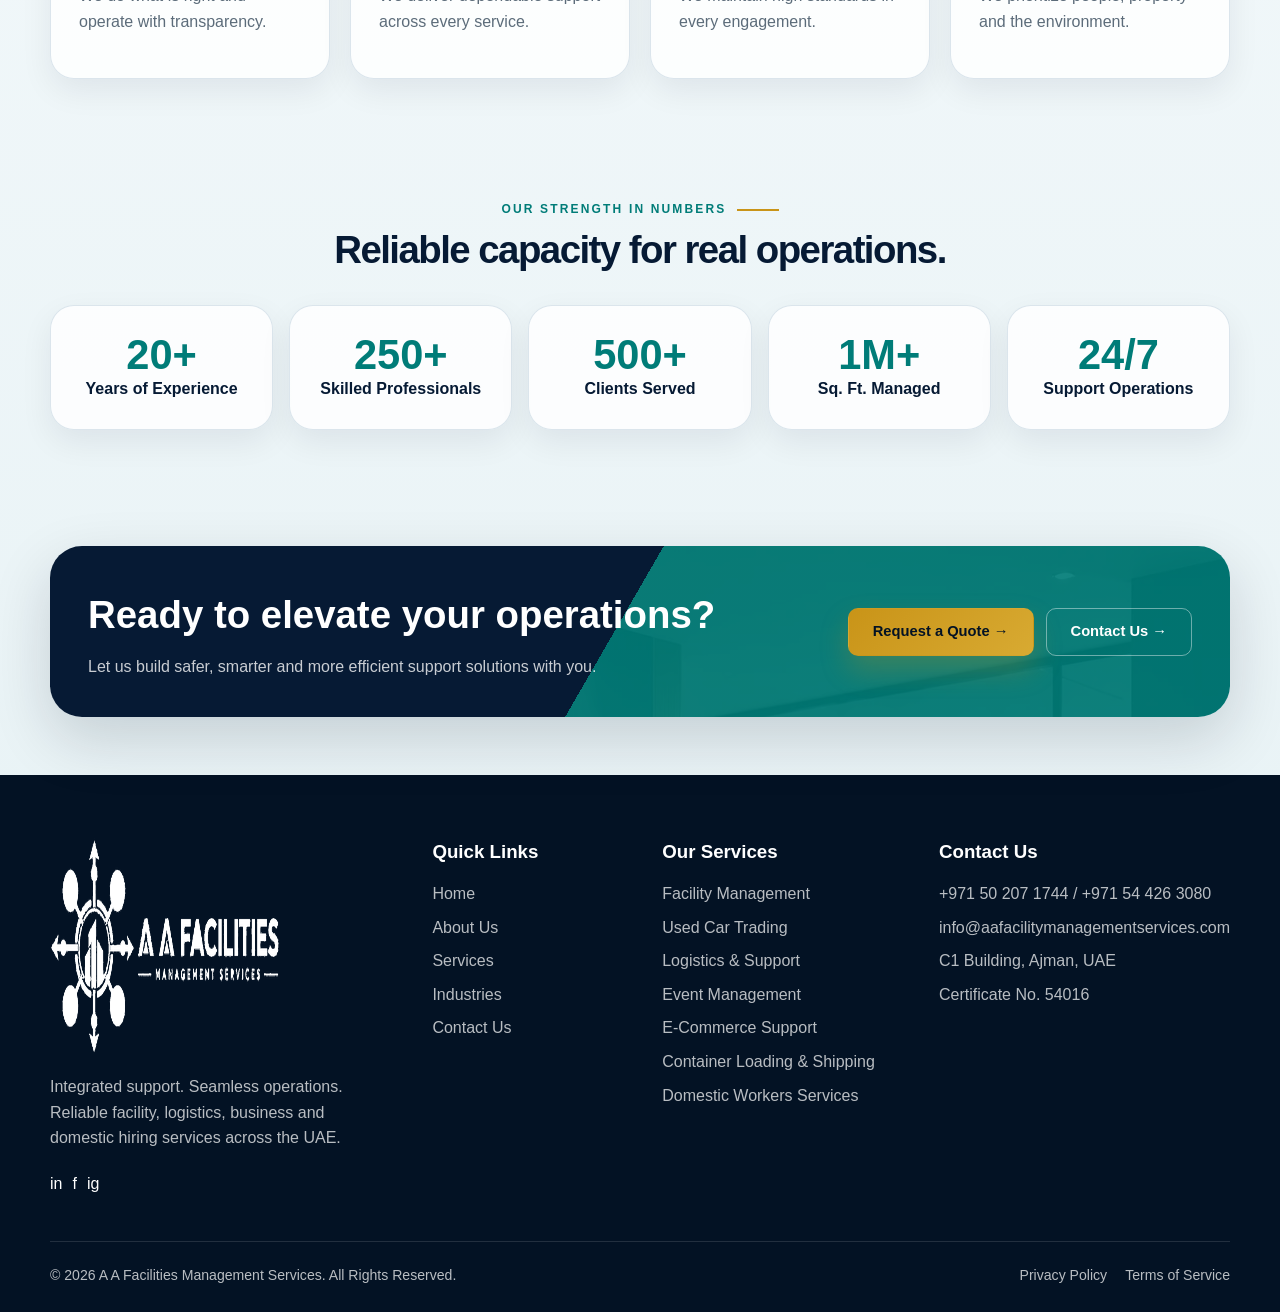
==== commit de6814ed: "Added an updated folder to target local SEO improvement" ====
--- a/pages/about.html
+++ b/pages/about.html
@@ -1,699 +1,692 @@
 <!DOCTYPE html>
+
 <html lang="en">
-  <head>
-    <meta charset="UTF-8">
-    <meta name="viewport" content="width=device-width, initial-scale=1.0">
-    <title>
-      About A A Facilities Management Services | UAE &amp; Worldwide
-    </title>
-    <meta name="description" content="Learn about A A Facilities Management Services, our mission, values and integrated service model for clients in the UAE and worldwide.">
-    <link rel="canonical" href="https://www.aafacilitymanagementservices.com/pages/about.html">
-    <meta name="robots" content="index,follow,max-image-preview:large,max-snippet:-1,max-video-preview:-1">
-    <meta name="theme-color" content="#0f766e">
-    <meta property="og:locale" content="en_US">
-    <meta property="og:type" content="website">
-    <meta property="og:site_name" content="A A Facilities Management Services">
-    <meta property="og:title" content="About A A Facilities Management Services | UAE &amp; Worldwide">
-    <meta property="og:description" content="Learn about A A Facilities Management Services, our mission, values and integrated service model for clients in the UAE and worldwide.">
-    <meta property="og:url" content="https://www.aafacilitymanagementservices.com/pages/about.html">
-    <meta name="twitter:card" content="summary">
-    <meta name="twitter:title" content="About A A Facilities Management Services | UAE &amp; Worldwide">
-    <meta name="twitter:description" content="Learn about A A Facilities Management Services, our mission, values and integrated service model for clients in the UAE and worldwide.">
-    <link rel="icon" href="../assets/favicon.svg" type="image/svg+xml">
-    <link rel="stylesheet" href="../styles/main.css">
-  </head>
-  <body>
-    <a class="skip-link" href="#main">
+<head>
+<meta charset="utf-8"/>
+<meta content="width=device-width, initial-scale=1.0" name="viewport"/>
+<title>About A A Facilities Management Services in Ajman, UAE</title>
+<meta content="Learn about A A Facilities Management Services, a business support and facility management company serving clients in Ajman and across the UAE." name="description"/>
+<link href="https://www.aafacilitymanagementservices.com/pages/about.html" rel="canonical"/>
+<meta content="index,follow,max-image-preview:large,max-snippet:-1,max-video-preview:-1" name="robots"/>
+<meta content="#0f766e" name="theme-color"/>
+<meta content="en_US" property="og:locale"/>
+<meta content="website" property="og:type"/>
+<meta content="A A Facilities Management Services" property="og:site_name"/>
+<meta content="About A A Facilities Management Services in Ajman, UAE" property="og:title"/>
+<meta content="Learn about A A Facilities Management Services, a business support and facility management company serving clients in Ajman and across the UAE." property="og:description"/>
+<meta content="https://www.aafacilitymanagementservices.com/pages/about.html" property="og:url"/>
+<meta content="summary" name="twitter:card"/>
+<meta content="About A A Facilities Management Services in Ajman, UAE" name="twitter:title"/>
+<meta content="Learn about A A Facilities Management Services, a business support and facility management company serving clients in Ajman and across the UAE." name="twitter:description"/>
+<link href="../assets/favicon.png" rel="icon" type="image/png"/>
+<link href="../styles/main.css" rel="stylesheet"/>
+</head>
+<body>
+<a class="skip-link" href="#main">
       Skip to content
     </a>
-    <header class="site-header">
-      <div class="container header-shell">
-        <a class="brand" href="../index.html" aria-label="A A Facilities home">
-          <img src="../assets/logo.svg" alt="A A Facilities Management Services logo">
-        </a>
-        <nav class="desktop-nav" aria-label="Primary navigation">
-          <a class="nav-link " href="../index.html">
+<header class="site-header">
+<div class="container header-shell">
+<a aria-label="A A Facilities home" class="brand" href="../index.html">
+<img alt="A A Facilities Management Services logo" decoding="async" height="219" loading="lazy" src="../assets/logo.webp" width="620"/>
+</a>
+<nav aria-label="Primary navigation" class="desktop-nav">
+<a class="nav-link" href="../index.html">
             Home
           </a>
-          <a class="nav-link active" href="about.html">
+<a class="nav-link active" href="about.html">
             About Us
           </a>
-          <div class="nav-dropdown">
-            <button class="nav-dropdown-trigger " type="button">
+<div class="nav-dropdown">
+<button class="nav-dropdown-trigger" type="button">
               Services
-              <span class="dropdown-icon" aria-hidden="true">
-                <svg viewBox="0 0 20 20" focusable="false">
-                  <path d="M5 7.5L10 12.5L15 7.5" fill="none" stroke="currentColor" stroke-width="2" stroke-linecap="round" stroke-linejoin="round" />
-                </svg>
-              </span>
-            </button>
-            <div class="dropdown-panel">
-              <a href="facility-management.html">
-                <span class="icon-box">
+              <span aria-hidden="true" class="dropdown-icon">
+<svg focusable="false" viewbox="0 0 20 20">
+<path d="M5 7.5L10 12.5L15 7.5" fill="none" stroke="currentColor" stroke-linecap="round" stroke-linejoin="round" stroke-width="2"></path>
+</svg>
+</span>
+</button>
+<div class="dropdown-panel">
+<a href="facility-management.html">
+<span class="icon-box">
                   ▥
                 </span>
-                <span>
-                  <strong>
+<span>
+<strong>
                     Facility Management
                   </strong>
-                  <small>
+<small>
                     End-to-end facility operations, maintenance, cleaning, technical support and supervision.
                   </small>
-                </span>
-              </a>
-              <a href="used-car-trading.html">
-                <span class="icon-box">
+</span>
+</a>
+<a href="used-car-trading.html">
+<span class="icon-box">
                   ▰
                 </span>
-                <span>
-                  <strong>
+<span>
+<strong>
                     Used Car Trading
                   </strong>
-                  <small>
+<small>
                     Trusted sourcing, buying, selling, inspection and documentation support for used vehicles.
                   </small>
-                </span>
-              </a>
-              <a href="logistics-support.html">
-                <span class="icon-box">
+</span>
+</a>
+<a href="logistics-support.html">
+<span class="icon-box">
                   ▣
                 </span>
-                <span>
-                  <strong>
+<span>
+<strong>
                     Logistics &amp; Support
                   </strong>
-                  <small>
+<small>
                     Reliable delivery coordination, cargo handling and operational movement support.
                   </small>
-                </span>
-              </a>
-              <a href="event-management.html">
-                <span class="icon-box">
+</span>
+</a>
+<a href="event-management.html">
+<span class="icon-box">
                   ✦
                 </span>
-                <span>
-                  <strong>
+<span>
+<strong>
                     Event Management
                   </strong>
-                  <small>
+<small>
                     Professional planning, setup, logistics and coordination for corporate and private events.
                   </small>
-                </span>
-              </a>
-              <a href="e-commerce-support.html">
-                <span class="icon-box">
+</span>
+</a>
+<a href="e-commerce-support.html">
+<span class="icon-box">
                   ◧
                 </span>
-                <span>
-                  <strong>
+<span>
+<strong>
                     E-Commerce Support
                   </strong>
-                  <small>
+<small>
                     Support for digital sales, order processing, fulfilment and customer operations.
                   </small>
-                </span>
-              </a>
-              <a href="container-loading-shipping.html">
-                <span class="icon-box">
+</span>
+</a>
+<a href="container-loading-shipping.html">
+<span class="icon-box">
                   ▤
                 </span>
-                <span>
-                  <strong>
+<span>
+<strong>
                     Container Loading &amp; Shipping
                   </strong>
-                  <small>
+<small>
                     Safe container loading, cargo handling and shipping coordination for trade operations.
                   </small>
-                </span>
-              </a>
-              <a href="domestic-workers-services.html">
-                <span class="icon-box">
+</span>
+</a>
+<a href="domestic-workers-services.html">
+<span class="icon-box">
                   ◉
                 </span>
-                <span>
-                  <strong>
+<span>
+<strong>
                     Domestic Workers Services
                   </strong>
-                  <small>
+<small>
                     Direct hiring support for trained domestic workers, housemaids and reliable home help.
                   </small>
-                </span>
-              </a>
-            </div>
-          </div>
-          <a class="nav-link" href="services.html#industries">
+</span>
+</a>
+</div>
+</div>
+<a class="nav-link" href="services.html#industries">
             Industries
           </a>
-          <a class="nav-link " href="contact.html">
+<a class="nav-link" href="contact.html">
             Contact Us
           </a>
-        </nav>
-        <div class="header-actions">
-          <button class="btn btn-gold" type="button" data-open-quote>
+</nav>
+<div class="header-actions">
+<button class="btn btn-gold" data-open-quote="" type="button">
             Request a Quote →
           </button>
-          <button class="menu-toggle" type="button" aria-label="Open menu" aria-expanded="false" data-menu-toggle>
-            <span>
-            </span>
-          </button>
-        </div>
-      </div>
-    </header>
-    <div class="mobile-menu" data-mobile-menu>
-      <div class="mobile-menu-inner">
-        <a href="../index.html">
+<button aria-expanded="false" aria-label="Open menu" class="menu-toggle" data-menu-toggle="" type="button">
+<span>
+</span>
+</button>
+</div>
+</div>
+</header>
+<div class="mobile-menu" data-mobile-menu="">
+<div class="mobile-menu-inner">
+<a href="../index.html">
           Home
           <span>
             →
           </span>
-        </a>
-        <a href="about.html">
+</a>
+<a href="about.html">
           About Us
           <span>
             →
           </span>
-        </a>
-        <button class="mobile-service-toggle" type="button" aria-expanded="false" data-mobile-services-toggle>
+</a>
+<button aria-expanded="false" class="mobile-service-toggle" data-mobile-services-toggle="" type="button">
           Services
           <span>
             +
           </span>
-        </button>
-        <div class="mobile-submenu" data-mobile-submenu>
-          <a href="facility-management.html">
+</button>
+<div class="mobile-submenu" data-mobile-submenu="">
+<a href="facility-management.html">
             Facility Management
           </a>
-          <a href="used-car-trading.html">
+<a href="used-car-trading.html">
             Used Car Trading
           </a>
-          <a href="logistics-support.html">
+<a href="logistics-support.html">
             Logistics &amp; Support
           </a>
-          <a href="event-management.html">
+<a href="event-management.html">
             Event Management
           </a>
-          <a href="e-commerce-support.html">
+<a href="e-commerce-support.html">
             E-Commerce Support
           </a>
-          <a href="container-loading-shipping.html">
+<a href="container-loading-shipping.html">
             Container Loading &amp; Shipping
           </a>
-          <a href="domestic-workers-services.html">
+<a href="domestic-workers-services.html">
             Domestic Workers Services
           </a>
-        </div>
-        <a href="services.html#industries">
+</div>
+<a href="services.html#industries">
           Industries
           <span>
             →
           </span>
-        </a>
-        <a href="contact.html">
+</a>
+<a href="contact.html">
           Contact Us
           <span>
             →
           </span>
-        </a>
-        <button class="btn btn-gold mobile-cta" type="button" data-open-quote>
+</a>
+<button class="btn btn-gold mobile-cta" data-open-quote="" type="button">
           Request a Quote →
         </button>
-      </div>
-    </div>
-    <main id="main">
-      <section class="page-banner">
-        <div class="container">
-          <div data-animate>
-            <span class="eyebrow">
+</div>
+</div>
+<main id="main">
+<section class="page-banner">
+<div class="container">
+<div data-animate="">
+<span class="eyebrow">
               About Us
             </span>
-            <h1>
-              Built on trust. Driven by excellence.
-            </h1>
-            <p>
-              A trusted multi-service partner delivering facility management, logistics, domestic hiring and business support services with professionalism, reliability and care.
-            </p>
-          </div>
-          <div class="banner-chip" data-animate>
+<h1>About A A Facilities Management Services in Ajman, UAE</h1>
+<p>A trusted Ajman-based team providing facility management, logistics, events, shipping, e-commerce and business support services across the UAE.</p>
+</div>
+<div class="banner-chip" data-animate="">
             Integrated support across facilities, logistics, commerce, events and home services.
           </div>
-        </div>
-      </section>
-      <section class="page-section">
-        <div class="container two-column">
-          <div data-animate>
-            <span class="eyebrow">
+</div>
+</section>
+<section class="page-section">
+<div class="container two-column">
+<div data-animate="">
+<span class="eyebrow">
               Company overview
             </span>
-            <h2>
+<h2>
               Integrated solutions. Seamless operations.
             </h2>
-            <p>
+<p>
               A A Facilities Management Services delivers practical, coordinated support solutions that help clients operate better every day. Our work combines experience, strong supervision and a customer-first approach.
             </p>
-            <p>
+<p>
               We support companies and households through facility management, logistics, used vehicle trading, event coordination, e-commerce support, container loading and domestic workers direct hiring.
             </p>
-          </div>
-          <div class="feature-grid">
-            <div class="feature-card" data-animate>
-              <span class="icon-box">
+</div>
+<div class="feature-grid">
+<div class="feature-card" data-animate="">
+<span class="icon-box">
                 ◎
               </span>
-              <h3>
+<h3>
                 Integrated Approach
               </h3>
-              <p>
+<p>
                 One partner for multiple operational needs.
               </p>
-            </div>
-            <div class="feature-card" data-animate>
-              <span class="icon-box">
+</div>
+<div class="feature-card" data-animate="">
+<span class="icon-box">
                 ◌
               </span>
-              <h3>
+<h3>
                 Client Focused
               </h3>
-              <p>
+<p>
                 Solutions tailored to your goals.
               </p>
-            </div>
-            <div class="feature-card" data-animate>
-              <span class="icon-box">
+</div>
+<div class="feature-card" data-animate="">
+<span class="icon-box">
                 ▴
               </span>
-              <h3>
+<h3>
                 Quality Driven
               </h3>
-              <p>
+<p>
                 Commitment to excellence in every detail.
               </p>
-            </div>
-            <div class="feature-card" data-animate>
-              <span class="icon-box">
+</div>
+<div class="feature-card" data-animate="">
+<span class="icon-box">
                 ◇
               </span>
-              <h3>
+<h3>
                 Future Ready
               </h3>
-              <p>
+<p>
                 Adaptive solutions that scale.
               </p>
-            </div>
-          </div>
-        </div>
-      </section>
-      <section class="page-section compact">
-        <div class="container mission-grid">
-          <div class="mission-card" data-animate>
-            <span class="eyebrow">
+</div>
+</div>
+</div>
+</section>
+<section class="page-section compact">
+<div class="container mission-grid">
+<div class="mission-card" data-animate="">
+<span class="eyebrow">
               Our Mission
             </span>
-            <h2>
+<h2>
               Provide Smart facility Management Solutions.
             </h2>
-            <p>
+<p>
               To provide smart facility management solutions with professionalism, integrity, and excellence, exceeding client expectations at every level.
             </p>
-          </div>
-          <div class="mission-card" data-animate>
-            <span class="eyebrow">
+</div>
+<div class="mission-card" data-animate="">
+<span class="eyebrow">
               Our Vision
             </span>
-            <h2>
-              Deliver Intelligent Solutions & Service
+<h2>
+              Deliver Intelligent Solutions &amp; Service
             </h2>
-            <p>
+<p>
               To deliver intelligent solutions and exceptional seamless service to clients across industries in the UAE and worldwide.
             </p>
-          </div>
-        </div>
-      </section>
-      <section class="page-section compact">
-        <div class="container">
-          <div class="section-intro centered" data-animate>
-            <span class="eyebrow">
+</div>
+</div>
+</section>
+<section class="page-section compact">
+<div class="container">
+<div class="section-intro centered" data-animate="">
+<span class="eyebrow">
               Our core values
             </span>
-            <h2>
+<h2>
               Principles that guide our work.
             </h2>
-          </div>
-          <div class="values-grid">
-            <div class="value-card" data-animate>
-              <span class="icon-box">
+</div>
+<div class="values-grid">
+<div class="value-card" data-animate="">
+<span class="icon-box">
                 ◇
               </span>
-              <h3>
+<h3>
                 Integrity
               </h3>
-              <p>
+<p>
                 We do what is right and operate with transparency.
               </p>
-            </div>
-            <div class="value-card" data-animate>
-              <span class="icon-box">
+</div>
+<div class="value-card" data-animate="">
+<span class="icon-box">
                 ◇
               </span>
-              <h3>
+<h3>
                 Reliability
               </h3>
-              <p>
+<p>
                 We deliver dependable support across every service.
               </p>
-            </div>
-            <div class="value-card" data-animate>
-              <span class="icon-box">
+</div>
+<div class="value-card" data-animate="">
+<span class="icon-box">
                 ◇
               </span>
-              <h3>
+<h3>
                 Excellence
               </h3>
-              <p>
+<p>
                 We maintain high standards in every engagement.
               </p>
-            </div>
-            <div class="value-card" data-animate>
-              <span class="icon-box">
+</div>
+<div class="value-card" data-animate="">
+<span class="icon-box">
                 ◇
               </span>
-              <h3>
+<h3>
                 Safety
               </h3>
-              <p>
+<p>
                 We prioritize people, property and the environment.
               </p>
-            </div>
-          </div>
-        </div>
-      </section>
-      <section class="page-section compact">
-        <div class="container">
-          <div class="section-intro centered" data-animate>
-            <span class="eyebrow">
+</div>
+</div>
+</div>
+</section>
+<section class="page-section compact">
+<div class="container">
+<div class="section-intro centered" data-animate="">
+<span class="eyebrow">
               Our strength in numbers
             </span>
-            <h2>
+<h2>
               Reliable capacity for real operations.
             </h2>
-          </div>
-          <div class="stats-grid">
-            <div class="stat-card" data-animate>
-              <strong>
+</div>
+<div class="stats-grid">
+<div class="stat-card" data-animate="">
+<strong>
                 20+
               </strong>
-              <span>
+<span>
                 Years of Experience
               </span>
-            </div>
-            <div class="stat-card" data-animate>
-              <strong>
+</div>
+<div class="stat-card" data-animate="">
+<strong>
                 250+
               </strong>
-              <span>
+<span>
                 Skilled Professionals
               </span>
-            </div>
-            <div class="stat-card" data-animate>
-              <strong>
+</div>
+<div class="stat-card" data-animate="">
+<strong>
                 500+
               </strong>
-              <span>
+<span>
                 Clients Served
               </span>
-            </div>
-            <div class="stat-card" data-animate>
-              <strong>
+</div>
+<div class="stat-card" data-animate="">
+<strong>
                 1M+
               </strong>
-              <span>
+<span>
                 Sq. Ft. Managed
               </span>
-            </div>
-            <div class="stat-card" data-animate>
-              <strong>
+</div>
+<div class="stat-card" data-animate="">
+<strong>
                 24/7
               </strong>
-              <span>
+<span>
                 Support Operations
               </span>
-            </div>
-          </div>
-        </div>
-      </section>
-      <section class="section compact">
-        <div class="container cta-band" data-animate>
-          <div class="cta-inner">
-            <div>
-              <h2>
+</div>
+</div>
+</div>
+</section>
+<section class="section compact">
+<div class="container cta-band" data-animate="">
+<div class="cta-inner">
+<div>
+<h2>
                 Ready to elevate your operations?
               </h2>
-              <p>
+<p>
                 Let us build safer, smarter and more efficient support solutions with you.
               </p>
-            </div>
-            <div class="hero-actions">
-              <button class="btn btn-gold" type="button" data-open-quote>
+</div>
+<div class="hero-actions">
+<button class="btn btn-gold" data-open-quote="" type="button">
                 Request a Quote →
               </button>
-              <a class="btn btn-outline light" href="contact.html">
+<a class="btn btn-outline light" href="contact.html">
                 Contact Us →
               </a>
-            </div>
-          </div>
-        </div>
-      </section>
-    </main>
-    <footer class="site-footer">
-      <div class="container footer-grid">
-        <div class="footer-brand">
-          <img src="../assets/logo.svg" alt="A A Facilities logo">
-          <p>
+</div>
+</div>
+</div>
+</section>
+</main>
+<footer class="site-footer">
+<div class="container footer-grid">
+<div class="footer-brand">
+<img alt="A A Facilities logo" decoding="async" height="219" loading="lazy" src="../assets/logo.webp" width="620"/>
+<p>
             Integrated support. Seamless operations. Reliable facility, logistics, business and domestic hiring services across the UAE.
           </p>
-          <div class="socials" aria-label="Social media links">
-            <span aria-label="LinkedIn">
+<div aria-label="Social media links" class="socials">
+<span aria-label="LinkedIn">
               in
             </span>
-            <span aria-label="Facebook">
+<span aria-label="Facebook">
               f
             </span>
-            <span aria-label="Instagram">
+<span aria-label="Instagram">
               ig
             </span>
-          </div>
-        </div>
-        <div class="footer-column">
-          <h3>
+</div>
+</div>
+<div class="footer-column">
+<h3>
             Quick Links
           </h3>
-          <ul>
-            <li>
-              <a href="../index.html">
+<ul>
+<li>
+<a href="../index.html">
                 Home
               </a>
-            </li>
-            <li>
-              <a href="about.html">
+</li>
+<li>
+<a href="about.html">
                 About Us
               </a>
-            </li>
-            <li>
-              <a href="services.html">
+</li>
+<li>
+<a href="services.html">
                 Services
               </a>
-            </li>
-            <li>
-              <a href="services.html#industries">
+</li>
+<li>
+<a href="services.html#industries">
                 Industries
               </a>
-            </li>
-            <li>
-              <a href="contact.html">
+</li>
+<li>
+<a href="contact.html">
                 Contact Us
               </a>
-            </li>
-          </ul>
-        </div>
-        <div class="footer-column">
-          <h3>
+</li>
+</ul>
+</div>
+<div class="footer-column">
+<h3>
             Our Services
           </h3>
-          <ul>
-            <li>
-              <a href="facility-management.html">
+<ul>
+<li>
+<a href="facility-management.html">
                 Facility Management
               </a>
-            </li>
-            <li>
-              <a href="used-car-trading.html">
+</li>
+<li>
+<a href="used-car-trading.html">
                 Used Car Trading
               </a>
-            </li>
-            <li>
-              <a href="logistics-support.html">
+</li>
+<li>
+<a href="logistics-support.html">
                 Logistics &amp; Support
               </a>
-            </li>
-            <li>
-              <a href="event-management.html">
+</li>
+<li>
+<a href="event-management.html">
                 Event Management
               </a>
-            </li>
-            <li>
-              <a href="e-commerce-support.html">
+</li>
+<li>
+<a href="e-commerce-support.html">
                 E-Commerce Support
               </a>
-            </li>
-            <li>
-              <a href="container-loading-shipping.html">
+</li>
+<li>
+<a href="container-loading-shipping.html">
                 Container Loading &amp; Shipping
               </a>
-            </li>
-            <li>
-              <a href="domestic-workers-services.html">
+</li>
+<li>
+<a href="domestic-workers-services.html">
                 Domestic Workers Services
               </a>
-            </li>
-          </ul>
-        </div>
-        <div class="footer-column">
-          <h3>
+</li>
+</ul>
+</div>
+<div class="footer-column">
+<h3>
             Contact Us
           </h3>
-          <ul>
-            <li>
+<ul>
+<li>
               +971 50 207 1744 / +971 54 426 3080
             </li>
-            <li>
+<li>
               info@aafacilitymanagementservices.com
             </li>
-            <li>
+<li>
               C1 Building, Ajman, UAE
             </li>
-            <li>
+<li>
               Certificate No. 54016
             </li>
-          </ul>
-        </div>
-      </div>
-      <div class="container footer-bottom">
-        <span>
+</ul>
+</div>
+</div>
+<div class="container footer-bottom">
+<span>
           © 2026 A A Facilities Management Services. All Rights Reserved.
         </span>
-        <div class="footer-bottom-links">
-          <a href="privacy-policy.html">
+<div class="footer-bottom-links">
+<a href="privacy-policy.html">
             Privacy Policy
           </a>
-          <a href="terms-of-service.html">
+<a href="terms-of-service.html">
             Terms of Service
           </a>
-        </div>
-      </div>
-    </footer>
-    <div class="modal-backdrop" data-quote-modal>
-      <div class="quote-modal" role="dialog" aria-modal="true" aria-labelledby="quote-modal-title">
-        <div class="modal-head">
-          <div>
-            <h2 id="quote-modal-title">
+</div>
+</div>
+</footer>
+<div class="modal-backdrop" data-quote-modal="">
+<div aria-labelledby="quote-modal-title" aria-modal="true" class="quote-modal" role="dialog">
+<div class="modal-head">
+<div>
+<h2 id="quote-modal-title">
               Request a Quote
             </h2>
-            <p>
+<p>
               Tell us your requirement and our team will get back to you shortly.
             </p>
-          </div>
-          <button class="close-modal" type="button" aria-label="Close modal" data-close-modal>
+</div>
+<button aria-label="Close modal" class="close-modal" data-close-modal="" type="button">
             ×
           </button>
-        </div>
-        <form class="quote-form" data-quote-form action="/api/quote" method="POST">
-          <div class="form-grid">
-            <div class="form-field">
-              <label for="quote-name">
+</div>
+<form action="/api/quote" class="quote-form" data-quote-form="" method="POST">
+<div class="form-grid">
+<div class="form-field">
+<label for="quote-name">
                 Full Name
               </label>
-              <input name="quote-name" id="quote-name" type="text" placeholder="Enter your name" required>
-            </div>
-            <div class="form-field">
-              <label for="quote-email">
+<input id="quote-name" name="quote-name" placeholder="Enter your name" required="" type="text"/>
+</div>
+<div class="form-field">
+<label for="quote-email">
                 Email Address
               </label>
-              <input name="quote-email" id="quote-email" type="email" placeholder="Enter your email" required>
-            </div>
-            <div class="form-field">
-              <label for="quote-phone">
+<input id="quote-email" name="quote-email" placeholder="Enter your email" required="" type="email"/>
+</div>
+<div class="form-field">
+<label for="quote-phone">
                 Phone Number
               </label>
-              <input name="quote-phone" id="quote-phone" type="tel" placeholder="Enter your phone number">
-            </div>
-            <div class="form-field">
-              <label for="quote-service">
+<input id="quote-phone" name="quote-phone" placeholder="Enter your phone number" type="tel"/>
+</div>
+<div class="form-field">
+<label for="quote-service">
                 Service Needed
               </label>
-              <select name="quote-service" id="quote-service" required>
-                <option value="">
+<select id="quote-service" name="quote-service" required="">
+<option value="">
                   Select a service
                 </option>
-                <option>
+<option>
                   Facility Management
                 </option>
-                <option>
+<option>
                   Used Car Trading
                 </option>
-                <option>
+<option>
                   Logistics &amp; Support
                 </option>
-                <option>
+<option>
                   Event Management
                 </option>
-                <option>
+<option>
                   E-Commerce Support
                 </option>
-                <option>
+<option>
                   Container Loading &amp; Shipping
                 </option>
-                <option>
+<option>
                   Domestic Workers Services
                 </option>
-              </select>
-            </div>
-            <div class="form-field full">
-              <label for="quote-details">
+</select>
+</div>
+<div class="form-field full">
+<label for="quote-details">
                 Project Details
               </label>
-              <textarea name="quote-details" id="quote-details" placeholder="Briefly describe your requirement...">
+<textarea id="quote-details" name="quote-details" placeholder="Briefly describe your requirement...">
 
 
               </textarea>
-            </div>
-          </div>
-          <div class="hero-actions">
-            <button class="btn btn-gold" type="submit">
+</div>
+</div>
+<div class="hero-actions">
+<button class="btn btn-gold" type="submit">
               Submit Request →
             </button>
-            <button class="btn btn-outline" type="button" data-close-modal>
+<button class="btn btn-outline" data-close-modal="" type="button">
               Cancel
             </button>
-          </div>
-        </form>
-        <div class="success-message" data-success-message>
-          <div class="success-check">
+</div>
+</form>
+<div class="success-message" data-success-message="">
+<div class="success-check">
             ✓
           </div>
-          <h2>
+<h2>
             Request Submitted Successfully!
           </h2>
-          <p>
+<p>
             Thank you for reaching out. Our team will contact you shortly.
           </p>
-          <button class="btn btn-primary" type="button" data-close-modal>
+<button class="btn btn-primary" data-close-modal="" type="button">
             Close →
           </button>
-        </div>
-      </div>
-    </div>
-    <script src="../script/main.js">
-
-
-    </script>
-  </body>
+</div>
+</div>
+</div>
+<script src="../script/main.js">
+</script>
+</body>
 </html>
--- a/styles/main.css
+++ b/styles/main.css
@@ -888,7 +888,7 @@
   border-radius: 32px;
   background:
     linear-gradient(120deg, var(--navy-900) 0%, var(--navy-900) 48%, rgba(0, 124, 120, 0.92) 48%, rgba(0, 124, 120, 0.92) 100%),
-    url('../assets/visuals/office.svg');
+    url('../assets/visuals/office.webp');
   box-shadow: var(--shadow-soft);
 }
 
@@ -1281,7 +1281,7 @@
   min-height: 250px;
   background:
     linear-gradient(135deg, rgba(6, 26, 52, 0.72), rgba(0, 124, 120, 0.66)),
-    url('../assets/visuals/office.svg');
+    url('../assets/visuals/office.webp');
   background-position: center;
   background-size: cover;
 }
@@ -1432,6 +1432,75 @@
   font-weight: 900;
 }
 
+/* Floating WhatsApp chat */
+.whatsapp-chat {
+  position: fixed;
+  right: max(20px, env(safe-area-inset-right));
+  bottom: max(22px, env(safe-area-inset-bottom));
+  z-index: 180;
+  display: inline-flex;
+  align-items: center;
+  gap: 12px;
+  min-height: 58px;
+  max-width: min(280px, calc(100vw - 32px));
+  padding: 10px 16px 10px 10px;
+  border: 1px solid rgba(255, 255, 255, 0.72);
+  border-radius: 999px;
+  background: linear-gradient(135deg, #1fb85f, #128c4a);
+  color: var(--white);
+  box-shadow: 0 18px 42px rgba(3, 18, 36, 0.22);
+  transition: transform 0.22s ease, box-shadow 0.22s ease, background 0.22s ease;
+}
+
+.whatsapp-chat:hover,
+.whatsapp-chat:focus-visible {
+  transform: translateY(-3px);
+  background: linear-gradient(135deg, #24c96a, #0f7f43);
+  box-shadow: 0 22px 50px rgba(3, 18, 36, 0.28);
+}
+
+.whatsapp-chat:focus-visible {
+  outline: 3px solid rgba(216, 170, 50, 0.7);
+  outline-offset: 4px;
+}
+
+.whatsapp-chat-icon {
+  display: inline-flex;
+  align-items: center;
+  justify-content: center;
+  width: 40px;
+  height: 40px;
+  flex: 0 0 40px;
+  border-radius: 999px;
+  background: rgba(255, 255, 255, 0.18);
+  color: currentColor;
+}
+
+.whatsapp-chat-icon svg {
+  width: 29px;
+  height: 29px;
+  fill: currentColor;
+}
+
+.whatsapp-chat-copy {
+  display: grid;
+  gap: 1px;
+  line-height: 1.2;
+}
+
+.whatsapp-chat-copy strong {
+  font-size: 0.92rem;
+  font-weight: 900;
+  white-space: nowrap;
+}
+
+.whatsapp-chat-copy small {
+  color: rgba(255, 255, 255, 0.82);
+  font-size: 0.72rem;
+  font-weight: 750;
+  white-space: nowrap;
+}
+
 [data-animate] {
   opacity: 0;
   transform: translateY(24px);
@@ -1610,6 +1679,30 @@
   .service-card {
     min-height: auto;
   }
+
+  .whatsapp-chat {
+    right: 16px;
+    bottom: 16px;
+    min-height: 54px;
+    width: 54px;
+    max-width: 54px;
+    justify-content: center;
+    padding: 7px;
+  }
+
+  .whatsapp-chat-copy {
+    position: absolute;
+    width: 1px;
+    height: 1px;
+    overflow: hidden;
+    clip: rect(0 0 0 0);
+    white-space: nowrap;
+  }
+
+  .whatsapp-chat-icon {
+    width: 40px;
+    height: 40px;
+  }
 }
 
 /* Navigation alignment fixes */
